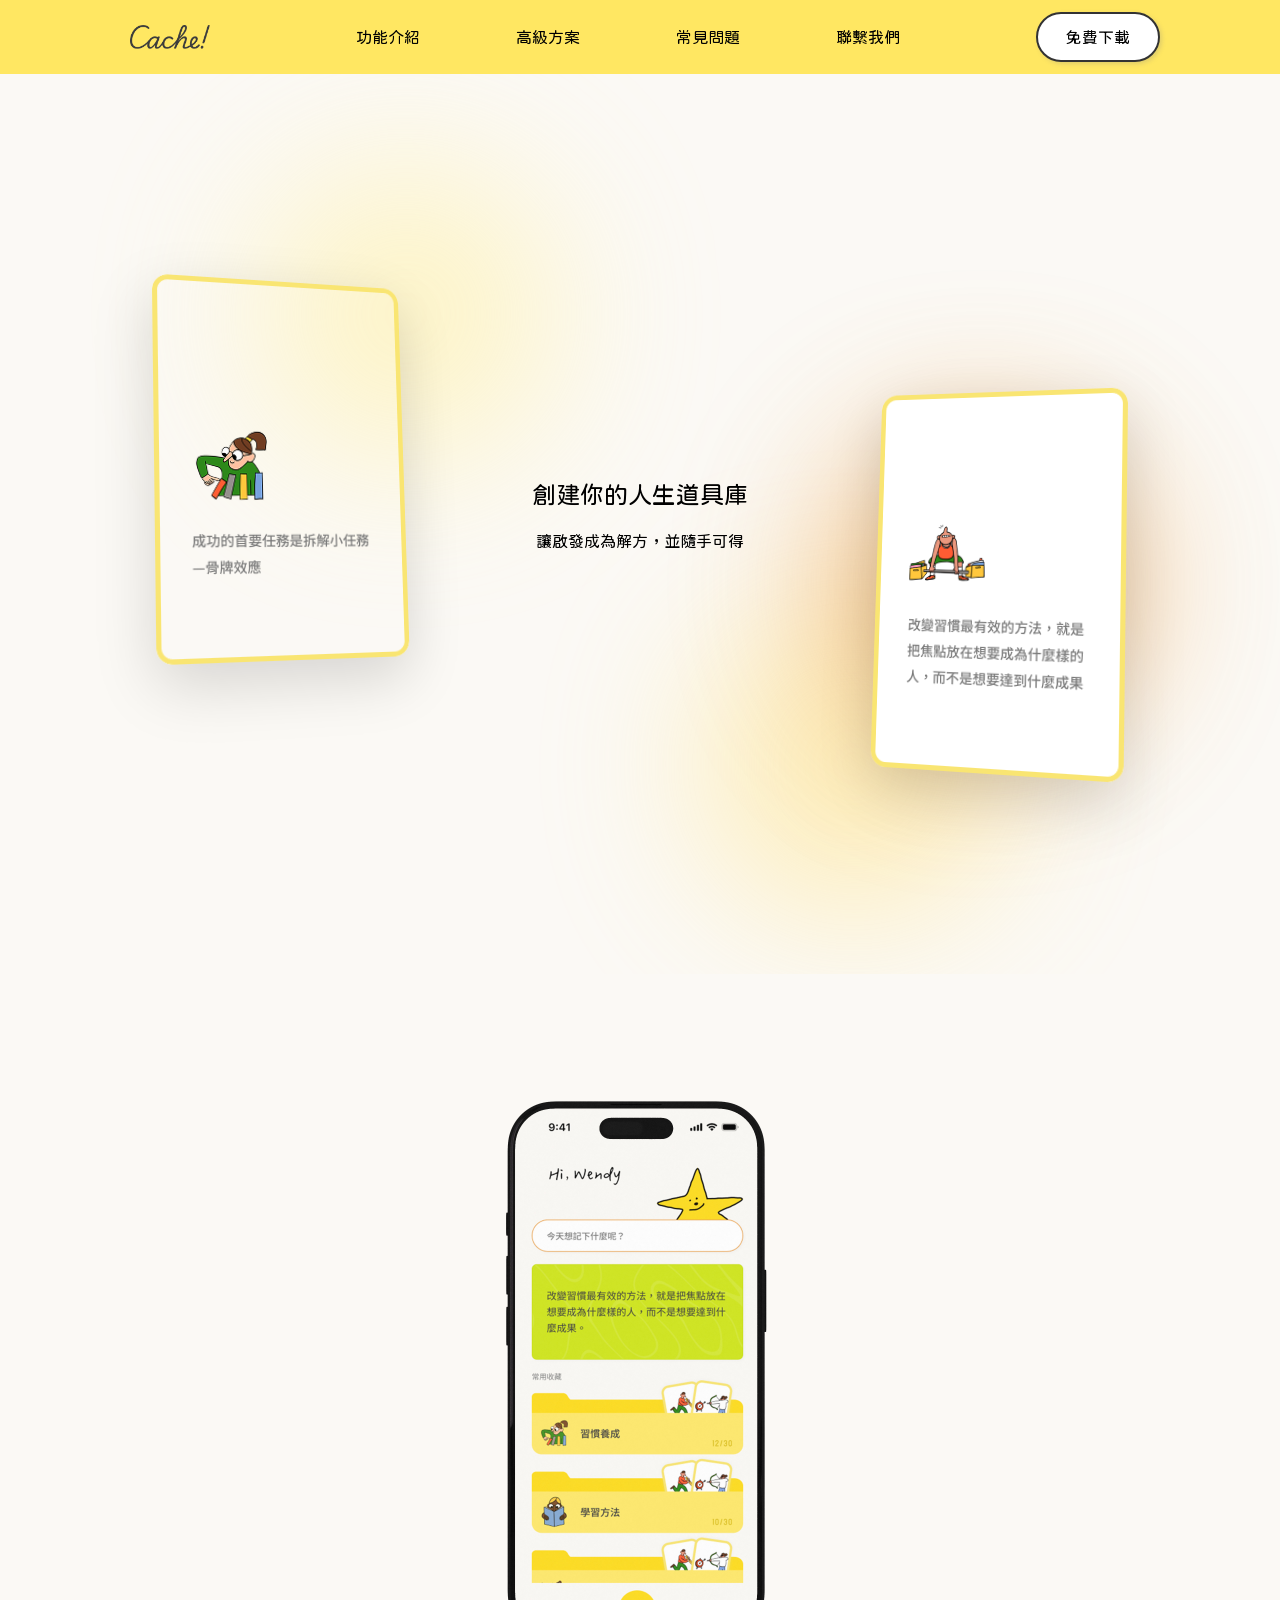
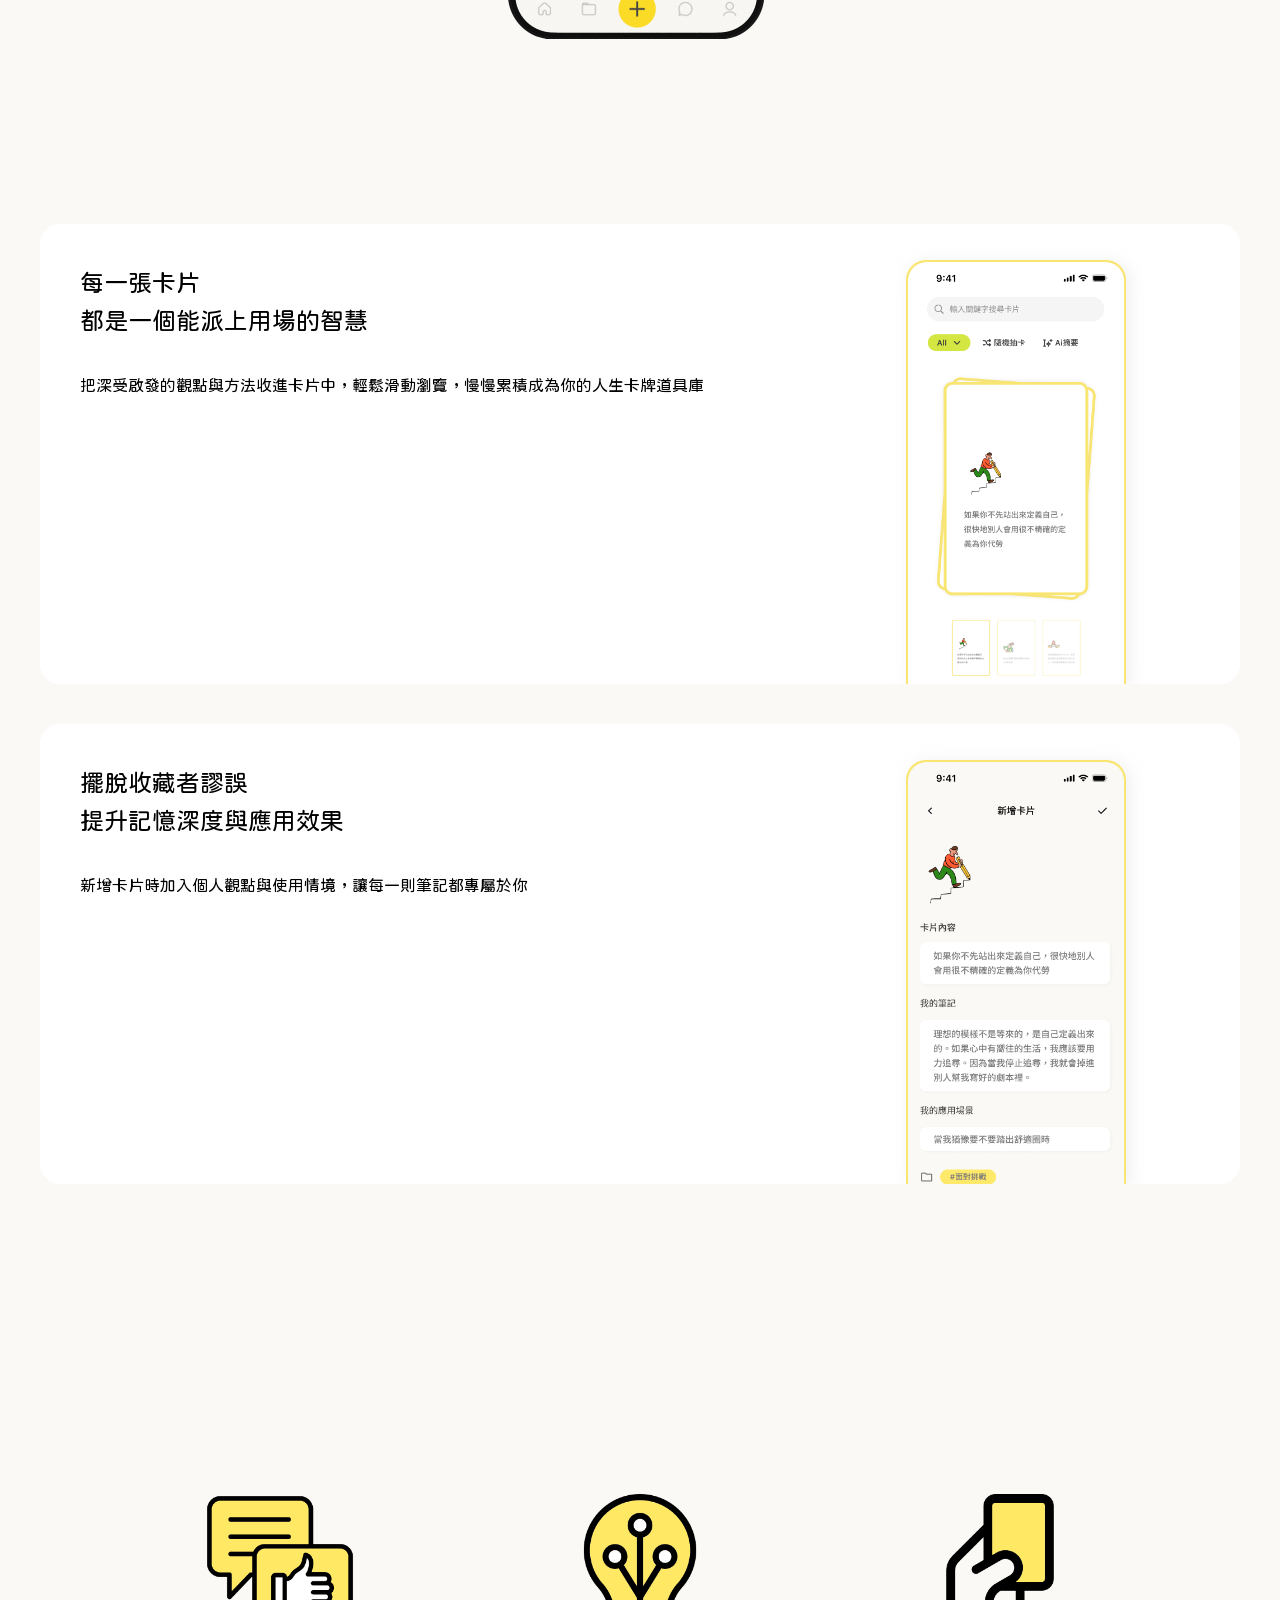
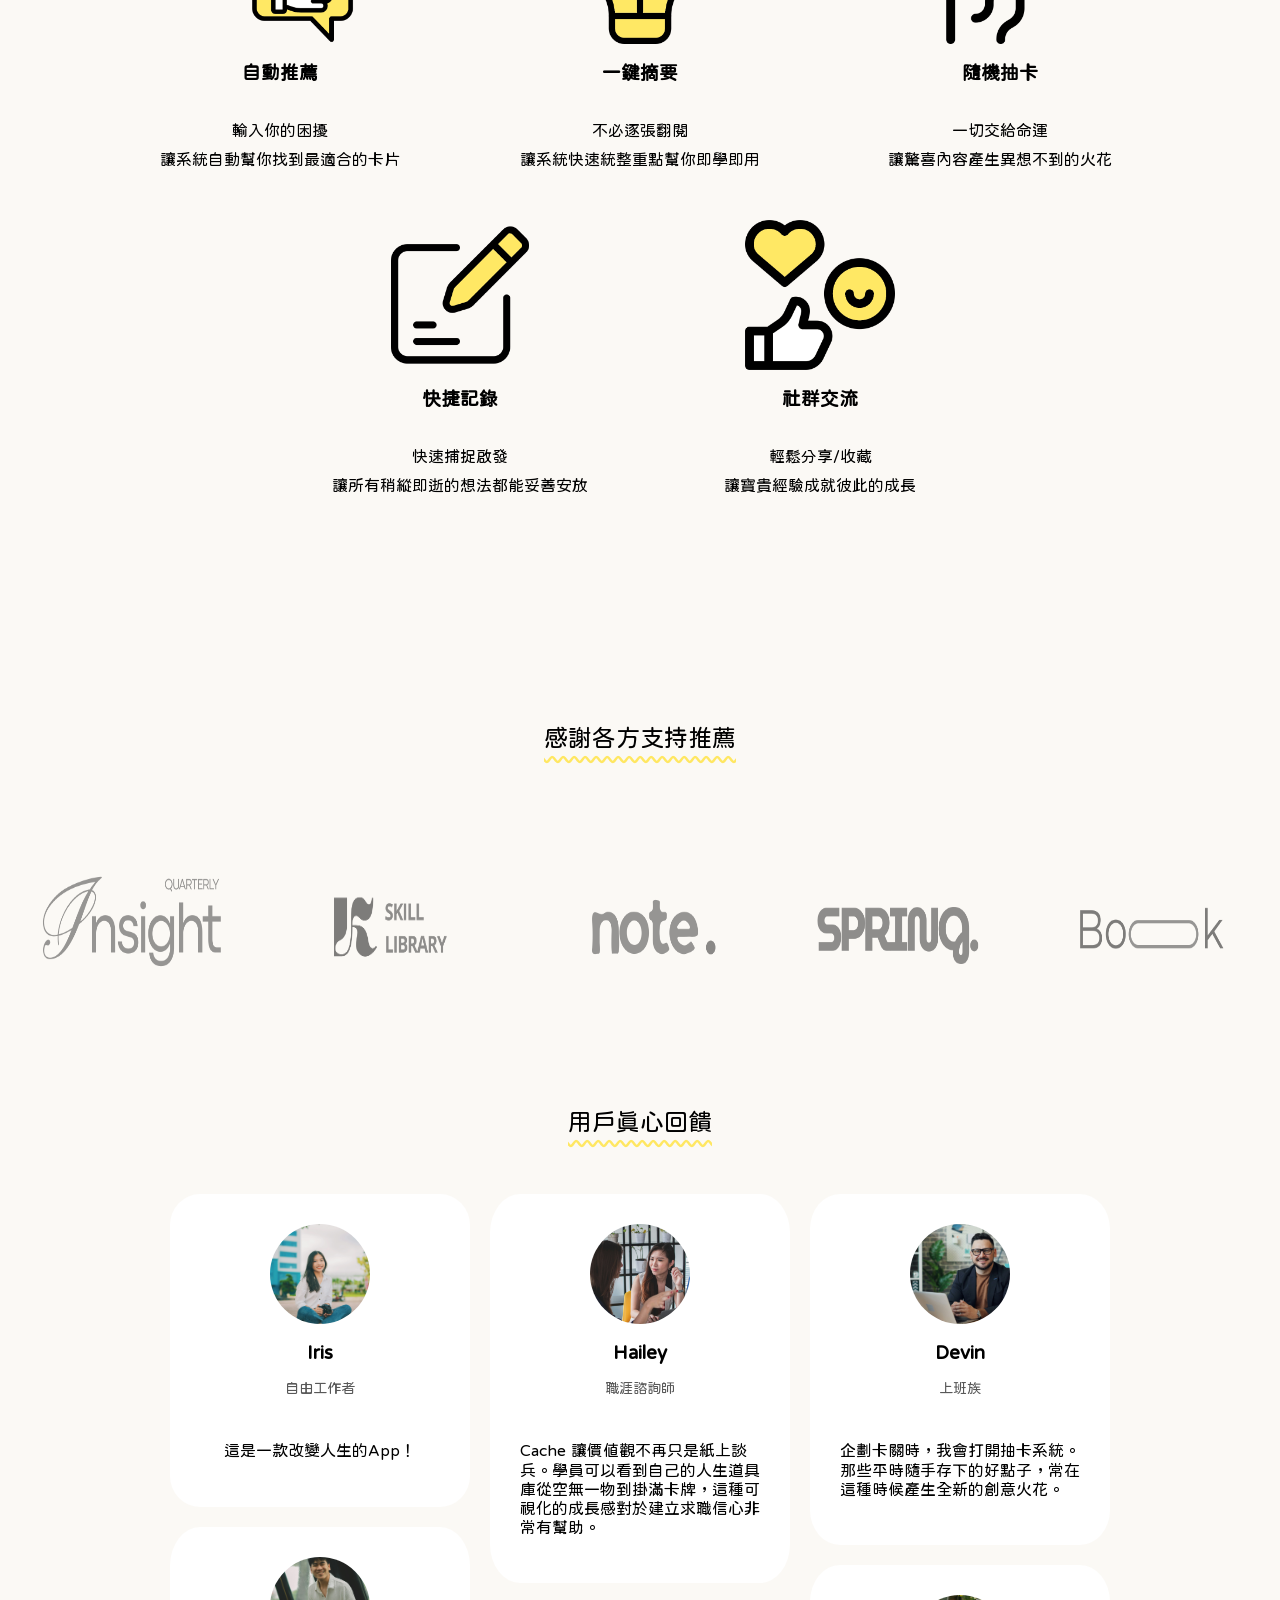
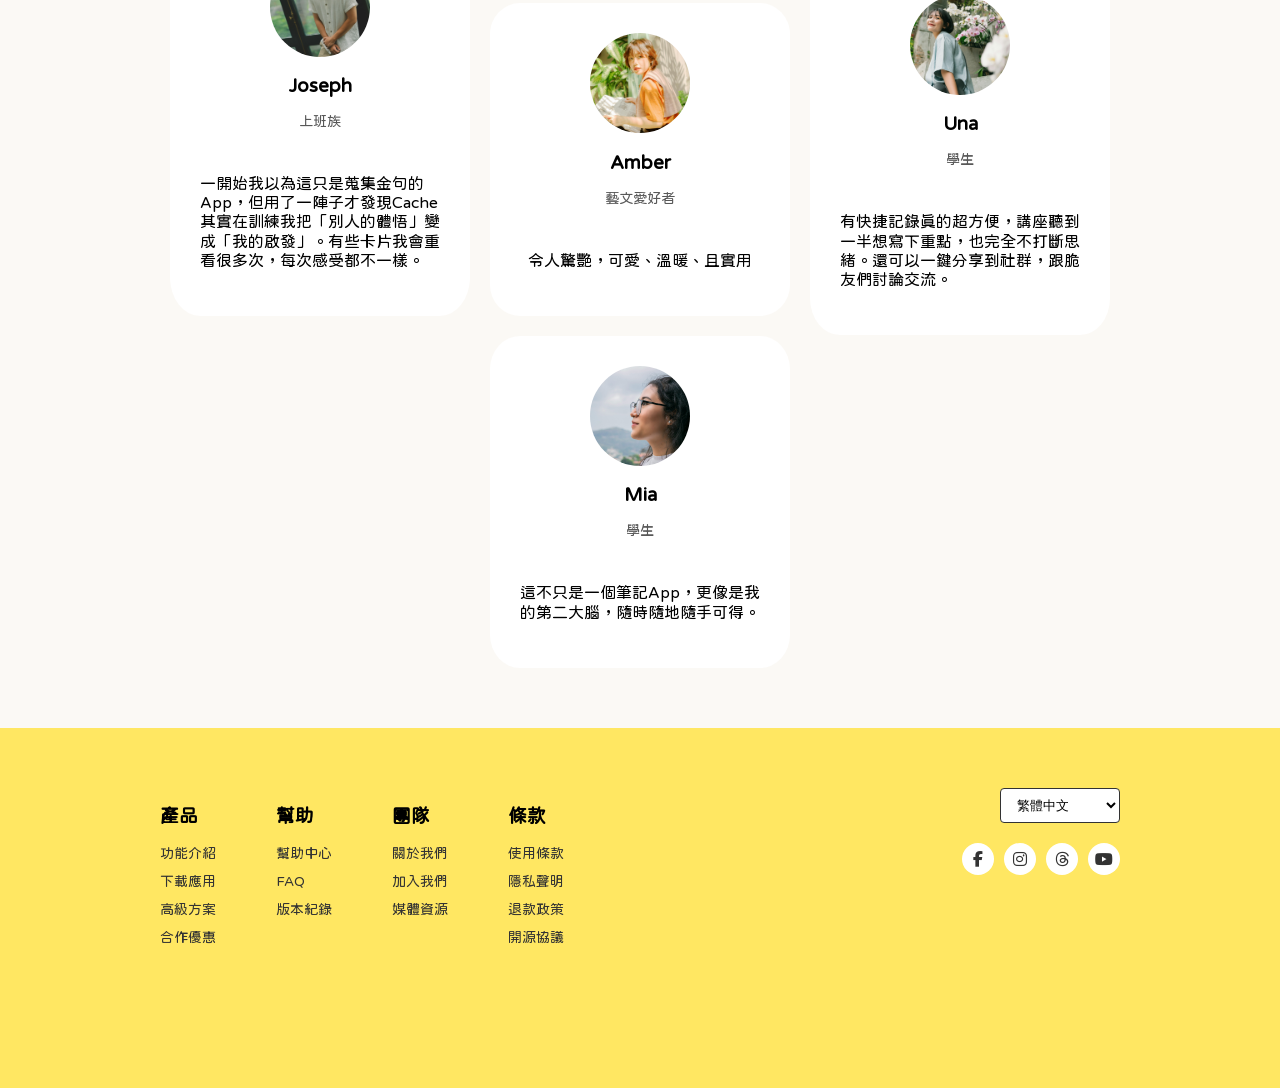
==== index.html @ a0e456a7 "更新HTML命名" ====
<!doctype html>
<html lang="zh-hant-TW">
  <head>
    <meta charset="UTF-8" />
    <meta name="viewport" content="width=device-width, initial-scale=1.0" />
    <title>Cache!｜創建你的人生道具庫</title>
    <link
      rel="stylesheet"
      href="https://cdnjs.cloudflare.com/ajax/libs/font-awesome/6.7.0/css/all.min.css"
    />
    <link rel="stylesheet" href="style/cacheweb.css" />

    <link rel="icon" href="images/favicon.ico" />
  </head>
  <body>
    <!-- Header  -->
    <header class="header">
      <div class="logo">
        <a href="cacheweb.html"
          ><img src="images/Logo.png" alt="Cache Logo-回首頁"
        /></a>
      </div>
      <input type="checkbox" id="menu-control" style="display: none;">
      <label for="menu-control" class="menu-icon">
        <i class="fa-solid fa-bars"></i>
      </label>
      <nav class="navbar">
        <ul>
          <li><a href="">功能介紹</a></li>
          <li><a href="">高級方案</a></li>
          <li><a href="">常見問題</a></li>
          <li><a href="">聯繫我們</a></li>
        </ul>
      </nav>
      <div class="download-btn">免費下載</div>
    </header>
    <!-- Hero -->
    <section class="hero">
      <div class="hero-content">
        <div class="hero-text">
          <h1>創建你的人生道具庫</h1>
          <p>讓啟發成為解方，並隨手可得</p>
        </div>
      </div>
      <div class="halo halo-1"></div>
      <div class="halo halo-2"></div>
      <div class="halo halo-3"></div>
      <div class="cards-container">
        <div class="card-3d left">
          <div class="card-inner">
            <img
              src="./images/left-card.png"
              alt="左側卡片"
              class="card-image"
            />
          </div>
        </div>
        <div class="card-3d right">
          <div class="card-inner">
            <img
              src="./images/right-card.png"
              alt="右側卡片"
              class="card-image"
            />
          </div>
        </div>
      </div>
    </section>
    <!-- Mockup -->
    <section class="Mockup">
      <div class="hero-img">
        <img src="./images/Mockup_02.png" alt="" />
      </div>
    </section>
    <!-- Function -->
    <section class="function">
      <div class="func-card">
        <div class="func-text">
          <h1>每一張卡片<br />都是一個能派上用場的智慧</h1>
          <p>
            把深受啟發的觀點與方法收進卡片中，輕鬆滑動瀏覽，慢慢累積成為你的人生卡牌道具庫
          </p>
        </div>
        <div class="func-img">
          <img src="./images/func-img01.png" alt="Mockup-File" />
        </div>
      </div>
      <div class="func-card">
        <div class="func-text">
          <h1>擺脫收藏者謬誤<br />提升記憶深度與應用效果</h1>
          <p>新增卡片時加入個人觀點與使用情境，讓每一則筆記都專屬於你</p>
        </div>
        <div class="func-img">
          <img src="./images/func-img02.png" alt="Mockup-File" />
        </div>
      </div>
    </section>
    <!-- Feature -->
    <section class="feature">
      <div class="feat-container">
        <div class="feat-item">
          <img src="./images/feature01.png" alt="" />
          <h3>自動推薦</h3>
          <p>輸入你的困擾<br />讓系統自動幫你找到最適合的卡片</p>
        </div>
        <div class="feat-item">
          <img src="./images/feature02.png" alt="" />
          <h3>一鍵摘要</h3>
          <p>不必逐張翻閱<br />讓系統快速統整重點幫你即學即用</p>
        </div>
        <div class="feat-item">
          <img src="./images/feature03.png" alt="" />
          <h3>隨機抽卡</h3>
          <p>一切交給命運<br />讓驚喜內容產生異想不到的火花</p>
        </div>
        <div class="feat-item">
          <img src="./images/feature04.png" alt="" />
          <h3>快捷記錄</h3>
          <p>快速捕捉啟發<br />讓所有稍縱即逝的想法都能妥善安放</p>
        </div>
        <div class="feat-item">
          <img src="./images/feature05.png" alt="" />
          <h3>社群交流</h3>
          <p>輕鬆分享/收藏<br />讓寶貴經驗成就彼此的成長</p>
        </div>
      </div>
    </section>
    <!-- Recommend -->
    <section class="recommend">
      <h1>感謝各方支持推薦</h1>
      <div class="logo-container">
        <a href=""
          ><img src="./images/partners-1.png" class="logo" alt="logo"
        /></a>
        <a href=""
          ><img src="./images/partners-2.png" class="logo" alt="logo"
        /></a>
        <a href=""
          ><img src="./images/partners-3.png" class="logo" alt="logo"
        /></a>
        <a href=""
          ><img src="./images/partners-4.png" class="logo" alt="logo"
        /></a>
        <a href=""
          ><img src="./images/partners-5.png" class="logo" alt="logo"
        /></a>
      </div>
    </section>
    <!-- Feedbacks -->
    <section class="feedbacks">
      <h1>用戶真心回饋</h1>
      <div class="feedback-container">
        <div class="feedback-row">
          <div class="feedback-card">
            <div class="card-info">
              <img class="user-photo" src="./images/user1.jpg" alt="" />
              <p class="Customers-Name">Iris</p>
              <p class="Customers-Jobs">自由工作者</p>
            </div>
            <div class="card-body">
              <p>這是一款改變人生的App！</p>
            </div>
          </div>
          <div class="feedback-card">
            <div class="card-info">
              <img class="user-photo" src="./images/user2.jpg" alt="" />
              <p class="Customers-Name">Joseph</p>
              <p class="Customers-Jobs">上班族</p>
            </div>
            <div class="card-body">
              <p>
                一開始我以為這只是蒐集金句的
                App，但用了一陣子才發現Cache其實在訓練我把「別人的體悟」變成「我的啟發」。有些卡片我會重看很多次，每次感受都不一樣。
              </p>
            </div>
          </div>
        </div>
        <div class="feedback-row">
          <div class="feedback-card">
            <div class="card-info">
              <img class="user-photo" src="./images/user3.jpg" alt="" />
              <p class="Customers-Name">Hailey</p>
              <p class="Customers-Jobs">職涯諮詢師</p>
            </div>
            <div class="card-body">
              <p>
                Cache
                讓價值觀不再只是紙上談兵。學員可以看到自己的人生道具庫從空無一物到掛滿卡牌，這種可視化的成長感對於建立求職信心非常有幫助。
              </p>
            </div>
          </div>
          <div class="feedback-card">
            <div class="card-info">
              <img class="user-photo" src="./images/user4.jpg" alt="" />
              <p class="Customers-Name">Amber</p>
              <p class="Customers-Jobs">藝文愛好者</p>
            </div>
            <div class="card-body">
              <p>令人驚艷，可愛、溫暖、且實用</p>
            </div>
          </div>
          <div class="feedback-card">
            <div class="card-info">
              <img class="user-photo" src="./images/user5.jpg" alt="" />
              <p class="Customers-Name">Mia</p>
              <p class="Customers-Jobs">學生</p>
            </div>
            <div class="card-body">
              <p>這不只是一個筆記App，更像是我的第二大腦，隨時隨地隨手可得。</p>
            </div>
          </div>
        </div>
        <div class="feedback-row">
          <div class="feedback-card">
            <div class="card-info">
              <img class="user-photo" src="./images/user6.jpg" alt="" />
              <p class="Customers-Name">Devin</p>
              <p class="Customers-Jobs">上班族</p>
            </div>
            <div class="card-body">
              <p>
                企劃卡關時，我會打開抽卡系統。那些平時隨手存下的好點子，常在這種時候產生全新的創意火花。
              </p>
            </div>
          </div>
          <div class="feedback-card">
            <div class="card-info">
              <img class="user-photo" src="./images/user7.jpg" alt="" />
              <p class="Customers-Name">Una</p>
              <p class="Customers-Jobs">學生</p>
            </div>
            <div class="card-body">
              <p>
                有快捷記錄真的超方便，講座聽到一半想寫下重點，也完全不打斷思緒。還可以一鍵分享到社群，跟脆友們討論交流。
              </p>
            </div>
          </div>
        </div>
      </div>
    </section>
    <!-- CTA -->
    <section class="cta"></section>
    <!-- Footer -->
    <footer class="footer">
      <div class="footer-container">
        <div class="footer-links">
          <div class="footer-column">
            <h3>產品</h3>
            <ul>
              <li><a href="#">功能介紹</a></li>
              <li><a href="#">下載應用</a></li>
              <li><a href="#">高級方案</a></li>
              <li><a href="#">合作優惠</a></li>
            </ul>
          </div>
          <div class="footer-column">
            <h3>幫助</h3>
            <ul>
              <li><a href="#">幫助中心</a></li>
              <li><a href="#">FAQ</a></li>
              <li><a href="#">版本紀錄</a></li>
            </ul>
          </div>
          <div class="footer-column">
            <h3>團隊</h3>
            <ul>
              <li><a href="#">關於我們</a></li>
              <li><a href="#">加入我們</a></li>
              <li><a href="#">媒體資源</a></li>
            </ul>
          </div>
          <div class="footer-column">
            <h3>條款</h3>
            <ul>
              <li><a href="#">使用條款</a></li>
              <li><a href="#">隱私聲明</a></li>
              <li><a href="#">退款政策</a></li>
              <li><a href="#">開源協議</a></li>
            </ul>
          </div>
        </div>

        <div class="footer-actions">
          <select>
            <option>繁體中文</option>
            <option>English</option>
            <option>日本語</option>
          </select>
          <div class="social-icons">
            <a href="#" class="icon Facebook-icon"
              ><i class="fa-brands fa-facebook-f"></i
            ></a>
            <a href="#" class="icon Instagram-icon"
              ><i class="fa-brands fa-instagram"></i
            ></a>
            <a href="#" class="icon Threads-icon"
              ><i class="fa-brands fa-threads"></i
            ></a>
            <a href="#" class="icon YouTube-icon"
              ><i class="fa-brands fa-youtube"></i
            ></a>
          </div>
        </div>
      </div>
    </footer>
  </body>
</html>
---- style/cacheweb.css ----
/* Reset */
*,
*::before,
*::after {
  box-sizing: border-box;
}

button {
  border: none;
  background: none;
}

ul,
ol {
  list-style: none;
}

img {
  max-width: 100%;
  display: block;
}

h1,
h2 {
  font-weight: normal;
  margin: 0;
}

/* Global Styles */
@font-face {
  font-family: "jf-openhuninn";
  src: url(../fonts/jf-openhuninn-2.1.ttf) format("truetype");
  font-weight: normal;
  font-style: normal;
  font-display: swap;
}

body {
  background-color: rgb(255, 255, 255);
  margin: 0px;
  font-size: 16px;
  font-family: "jf-openhuninn";
}

/* Header */
.header {
  background-color: #ffe762;
  display: flex;
  justify-content: space-between;
  padding: 12px 120px;
}

.logo {
  width: 100px;
  height: 50px;
  padding: 10px;
  display: flex;
  justify-content: center;
  align-items: center;
}

.navbar ul {
  margin: 0;
  padding: 0;
  display: flex;
}

.navbar ul > li {
  width: 160px;
  height: 50px;
}

.navbar ul > li > a {
  width: 100%;
  height: 100%;
  display: flex;
  align-items: center;
  justify-content: center;
  text-decoration: none;
  font-size: 16px;
  color: #000000;
}

.download-btn {
  display: flex;
  justify-content: center;
  align-items: center;
  padding: 12px 28px;
  border: solid 2px #333333;
  border-radius: 36px;
  background-color: rgb(255, 255, 255);
  box-shadow: 2px 2px 4px 0 rgba(130, 130, 130, 0.25);
  font-size: 16px;
}
.menu-icon {
  display: none;
}

/* Hero */
.hero {
  position: relative;
  height: 100vh;
  overflow: hidden;
  display: flex;
  justify-content: center;
  align-items: center;
  background: #fbf9f5;
}

.hero-content {
  text-align: center;
  z-index: 10;
  display: flex;
  flex-direction: column;
  gap: 40px;
}

.hero-content img {
  /* width: 800px; */
  height: auto;
  margin: auto;
}

.hero-text {
  display: flex;
  flex-direction: column;
  gap: 10px;
}

.halo {
  position: absolute;
  width: 300px;
  height: 300px;
  border-radius: 50%;
  filter: blur(80px);
  opacity: 0.6;
  transition: all 5s cubic-bezier(0.25, 1, 0.5, 1);
  z-index: 1;
}

.halo-1 {
  background: #fff1a8;
  top: 10%;
  left: 20%;
}
.halo-2 {
  background: #ffe58f;
  top: 60%;
  left: 55%;
}
.halo-3 {
  background: #e99432;
  top: 40%;
  left: 65%;
}

.hero-content:hover ~ .halo {
  margin: 0;
  top: 50%;
  left: 50%;
  transform: translate(-50%, -50%) scale(0.7);
  opacity: 0.8;
}

.cards-container {
  position: absolute;
  top: 0;
  left: 0;
  width: 100%;
  height: 100%;
  display: flex;
  justify-content: space-between;
  align-items: center;
  padding: 0 12%;
  pointer-events: none;
  z-index: 5;
}

.card-3d {
  pointer-events: all;
  width: auto;
  height: auto;
  perspective: 1000px;
  cursor: pointer;
}

.card-inner {
  width: auto;
  height: auto;
  position: relative;
  transform-style: preserve-3d;
  transition: transform 0.6s cubic-bezier(0.4, 0, 0.2, 1);
}

.card-3d.right .card-inner {
  transform: translateY(56px) rotateY(-15deg) rotateX(5deg);
}

.card-3d.left .card-inner {
  transform: translateY(-56px) rotateY(15deg) rotateX(5deg);
}

.card-image {
  width: auto;
  height: auto;
  max-width: 100%;
  object-fit: contain;
  display: block;
  box-shadow: 0 20px 60px rgba(0, 0, 0, 0.15);
  border-radius: 16px;
}

.card-3d.right:hover .card-inner {
  transform: translateY(56px) rotateY(0deg) rotateX(0deg) translateZ(20px);
}

.card-3d.left:hover .card-inner {
  transform: translateY(-56px) rotateY(0deg) rotateX(0deg) translateZ(20px);
}
/* Mockup */
.Mockup {
  background: #fbf9f5;
}
.hero-img {
  width: 1000px;
  margin: auto;
}
/* Function */
.function {
  padding: 100px 0;
  background: #fbf9f5;
  display: flex;
  flex-direction: column;
  align-items: center;
  gap: 40px;
}
.func-card {
  max-width: 1200px;
  width: 100%;
  height: 460px;
  background-color: #ffffff;
  border-radius: 20px;
  padding: 0;
  display: flex;
}

.func-img {
  height: 100%;
  display: flex;
  justify-content: center;
  align-items: flex-start;
  padding-top: 36px;
  overflow: hidden;
  flex: 2;
}

.func-img img {
  max-width: 100%;
  max-height: 100%;
  object-fit: contain;
  filter: drop-shadow(4px 2px 8px rgba(224, 224, 224, 0.5));
}

.func-text {
  display: flex;
  flex-direction: column;
  gap: 20px;
  padding: 40px;
  flex: 3;
}

.func-text h1 {
  line-height: 160%;
}

/* Feature */
.feature {
  padding: 160px 0;
  background: #fbf9f5;
}

.feat-container {
  width: 95%;
  max-width: 1200px;
  display: flex;
  justify-content: center;
  flex-wrap: wrap;
  gap: 30px;
  padding: 50px;
  margin: auto;
}
.feat-item {
  width: 30%;
  display: flex;
  flex-direction: column;
  justify-content: center;
  align-items: center;
  text-align: center;
}

.feat-item p {
  line-height: 180%;
}

.feat-item img {
  width: 100%;
  max-width: 150px;
}

/* Recommend */
.recommend {
  background: #fbf9f5;
  text-align: center;
}

.recommend h1 {
  text-decoration: underline wavy #ffe762;
  text-underline-offset: 10px;
}

.logo-container {
  display: flex;
  justify-content: space-around;
  align-items: center;
  flex-wrap: nowrap;
}

.logo-container img {
  height: 360px;
  width: auto;
  flex-shrink: 0;
  opacity: 0.5;
  transition: 0.3s;
}

.logo-container img:hover {
  opacity: 1;
}

/* Feebacks */
.feedbacks {
  background: #fbf9f5;
  text-align: center;
}

.feedbacks h1 {
  text-decoration: underline wavy #ffe762;
  text-underline-offset: 10px;
}

.feedback-container {
  display: flex;
  gap: 20px;
  justify-content: center;
  padding: 60px;
}
.feedback-row {
  display: flex;
  flex-direction: column;
  gap: 20px;
}
.feedback-card {
  width: 300px;
  background-color: rgb(255, 255, 255);
  display: flex;
  flex-direction: column;
  align-items: center;
  justify-content: center;
  border-radius: 10%;
  padding: 30px;
  gap: 20px;
}
.user-photo {
  width: 100px;
  height: 100px;
  border-radius: 50%;
  object-fit: cover;
}
.Customers-Name {
  font-weight: bold;
  font-size: 1.2rem;
  text-align: center;
}

.Customers-Jobs {
  color: #585858;
  font-size: 0.9rem;
  margin-bottom: 10px;
  text-align: center;
}
.card-body p {
  line-height: 120%;
  text-align: start;
}

/* Footer */
.footer {
  width: 100%;
  height: 360px;
  background-color: #ffe762;
}

.footer-column ul {
  list-style: none;
  padding: 0;
  margin: 0;
}

.footer-column li {
  margin-bottom: 12px;
}

.footer-column a {
  text-decoration: none;
  color: #333333;
  font-size: 14px;
}

.footer-column a:hover {
  color: #6e6e6e;
}

.footer-container {
  display: flex;
  justify-content: space-between;
  max-width: 1000px;
  padding: 60px 20px;
  margin: 0 auto;
  gap: 60px;
}

.footer-links {
  display: flex;
  gap: 60px;
}

.footer-actions {
  display: flex;
  flex-direction: column;
  align-items: flex-end;
  justify-content: flex-start;
  gap: 20px;
}

.footer-actions select {
  padding: 8px 12px;
  border-radius: 4px;
  border: 1px solid #333333;
  background-color: white;
  width: 120px;
}

.social-icons {
  display: flex;
  gap: 10px;
}

.icon {
  width: 32px;
  height: 32px;
  border-radius: 50%;
  background-color: #ffffff;
  display: flex;
  justify-content: center;
  align-items: center;
  text-decoration: none;
  color: #333333;
  transition: transform 0.2s;
}

.icon:hover {
  transform: scale(1.1);
}

/* 手機版 */
@media screen and (max-width: 500px) {
  /* Header 手機 */
  .header {
    padding: 20px;
  }

  .navbar {
    display: none;
  }

  .menu-icon {
    display: flex;
    font-size: 24px;
    cursor: pointer;
    align-items: center;
  }

#menu-control:checked ~ .navbar {
  right: 0;
}

.navbar {
  position: fixed;
  top: 0;
  right: -100%;
  width: 100%;
  height: 100vh;
  background-color: #ffe762;
  z-index: 999;
  transition: 0.5s;
  display: block; 
}


#menu-control:checked + .menu-icon {
  position: fixed;
  top: 20px;
  right: 20px;
  z-index: 1000;
}


  
  .download-btn {
    display: none;
  }

  .logo {
    width: 60px;
    padding: 0;
  }
  /* Hero */
.hero {
    height: auto;
    padding: 100px 20px 60px 20px;
    display: flex;
    flex-direction: column;
    justify-content: flex-start;
  }

  .hero-text h1 {
    font-size: 28px;
  }

  .cards-container {
    position: relative;
    width: 100%;
    height: auto;
    padding: 40px 0;
    order: 2;
    justify-content: space-around;
  }

  .card-3d {
    width: 50%;
  }

  .card-3d.left .card-inner, .card-3d.right .card-inner {
    transform: rotateY(0deg) rotateX(0deg) translateY(0);
  }

  .halo {
    z-index: 0; 
    width: 150px;
    height: 150px;
    filter: blur(40px);
    opacity: 0.3;
  }

  .halo-1 { top: 0%; left: -10%; }
  .halo-2 { top: 50%; left: 80%; }
  .halo-3 { top: 80%; left: -20%; }

  .cards-container {
    z-index: 10;
    position: relative; 
  }

  /* Function 手機 */
  .function {
    padding: 40px 0px;
  }
  .func-card {
    flex-direction: column;
    height: auto;
    width: 80%;
    margin: 0 auto;
  }

  .func-img,
  .func-text {
    width: 100%;
    flex: none;
    padding-top: 0;
  }

  .func-img img {
    width: 32%;
    margin: 0 auto;
  }
  .func-text {
    padding: 24px;
  }
  .func-text h1 {
    font-size: 20px;
  }

  .func-text p {
    font-size: 0.75rem;
    line-height: 160%;
  }

  /* Features 手機 */

  .feature {
    padding: 10px;
  }
  .feat-container {
    display: flex;
    justify-content: center;
    flex-wrap: wrap;
    gap: 12px;
    padding: 20px;
    margin: 0;
  }

  .feat-item {
    width: 45%;
    background: #ffffff;
    border-radius: 12px;
    padding: 15px;
    margin-bottom: 0;
  }
    .feat-item img {
    width: 40px;
  }
    .feat-item h3 {
    font-size: 14px; 
    margin-bottom: 5px;
  }

  .feat-item p {
    font-size: 12px; 
    line-height: 1.4;
  }

  /* Recommend */
  .recommend {
    padding: 60px 0;
  }
  .logo-container {
    flex-wrap: wrap;
    overflow-x: auto;
    -webkit-overflow-scrolling: touch;
    justify-content: center;
    align-items: center;
    padding-top: 20px;
  }

  .logo-container a {
    width: 100px;
    height: 60px;
    overflow: hidden;
    display: flex;
    justify-content: center;
  }

  .logo-container img {
    width: 100%;
    height: 100%;
    object-fit: cover;
    opacity: 1;
  }

  .recommend h1 {
    font-size: 20px;
  }

  /* Feedback */
  .feedback-container {
    flex-wrap: nowrap;
    overflow-x: auto;
    justify-content: flex-start;
  }

  .feedback-row {
    display: flex;
    flex-direction: row;
    flex-shrink: 0;
  }

  .feedback-card {
    width: 280px;
    flex-shrink: 0;
    margin-right: 15px;
  }

  .footer-container {
    max-width: 500px;
  }

  .feedbacks h1 {
    font-size: 20px;
  }
  /* Footer */
  .footer {
    height: auto;
    padding: 40px 20px;
  }

  .footer-container {
    flex-direction: column;
    gap: 40px;
    align-items: flex-start;
  }

  .footer-links {
    flex-wrap: wrap;
    gap: 60px;
  }

  .footer-column {
    width: 20%;
  }

  .footer-actions {
    align-items: flex-start;
    width: 100%;
  }
  /* Mockup 暫時關閉 */
  .Mockup {
    display: none;
  }
}
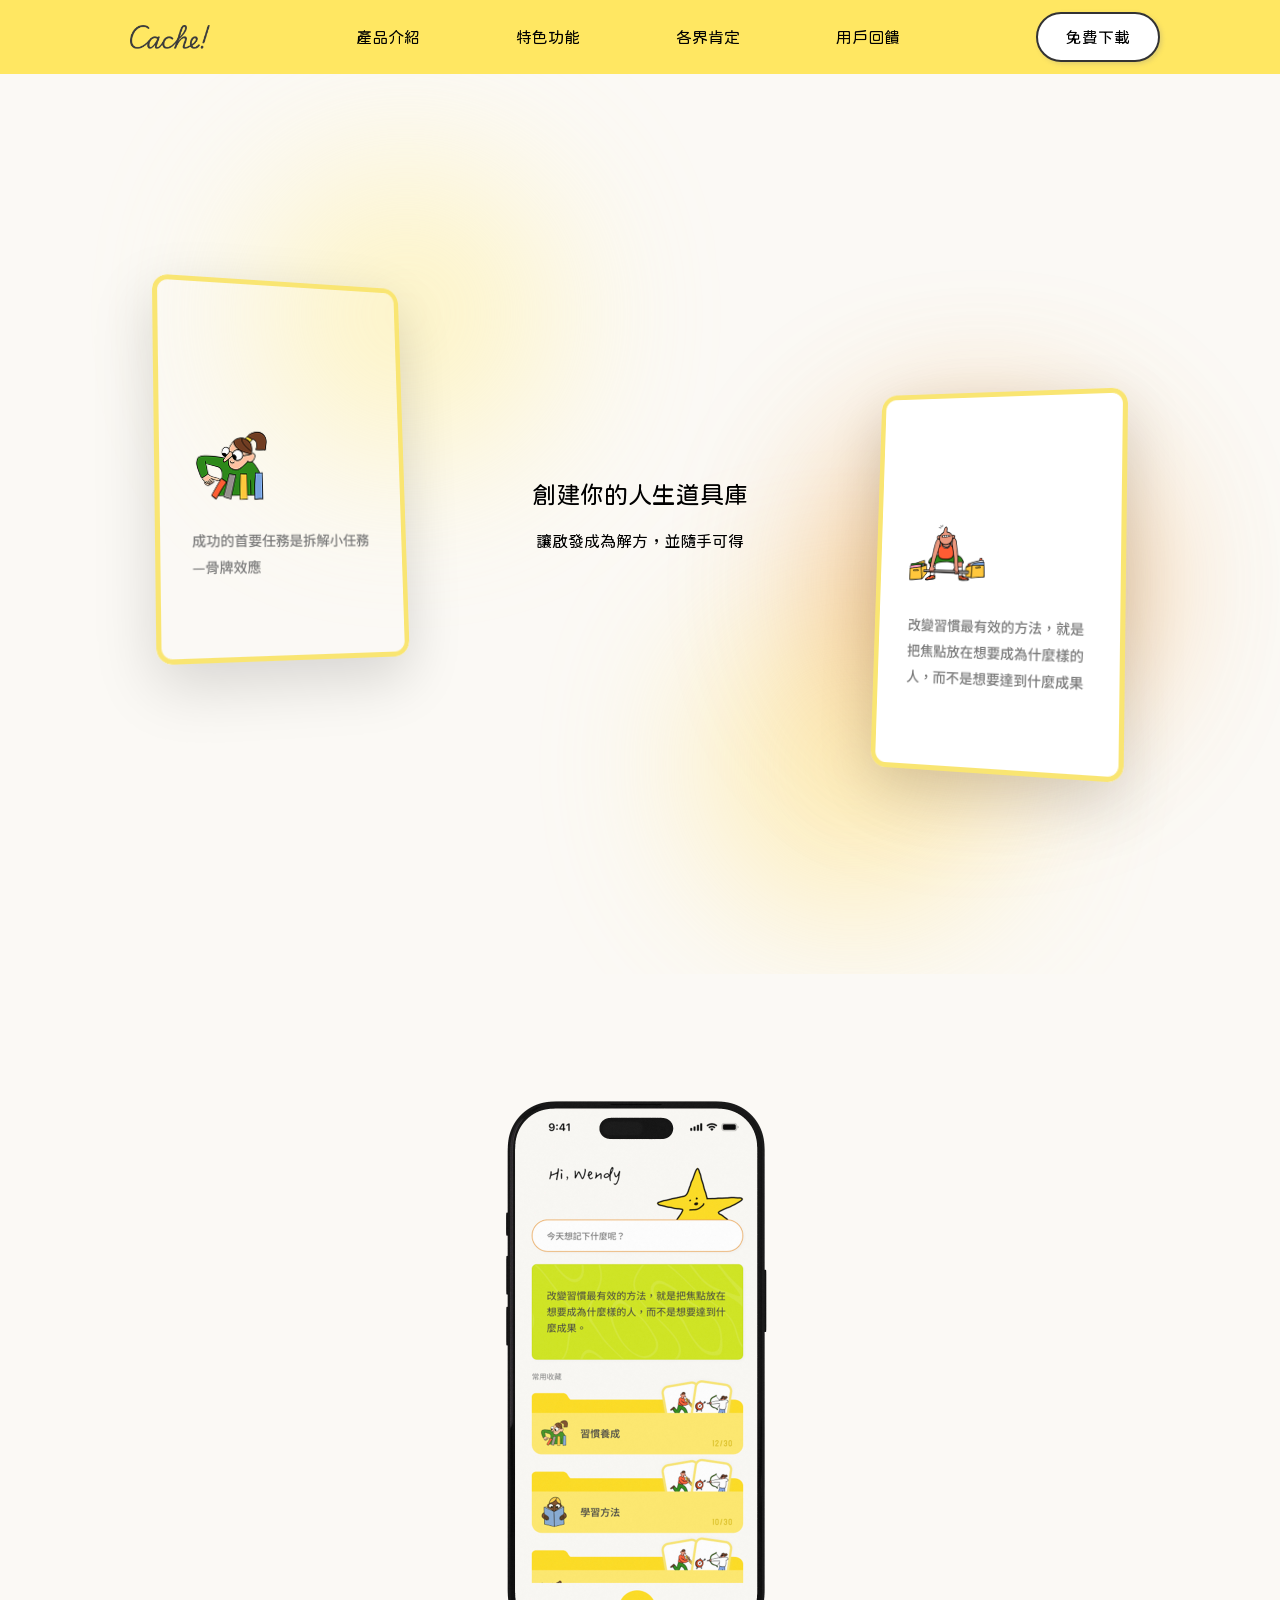
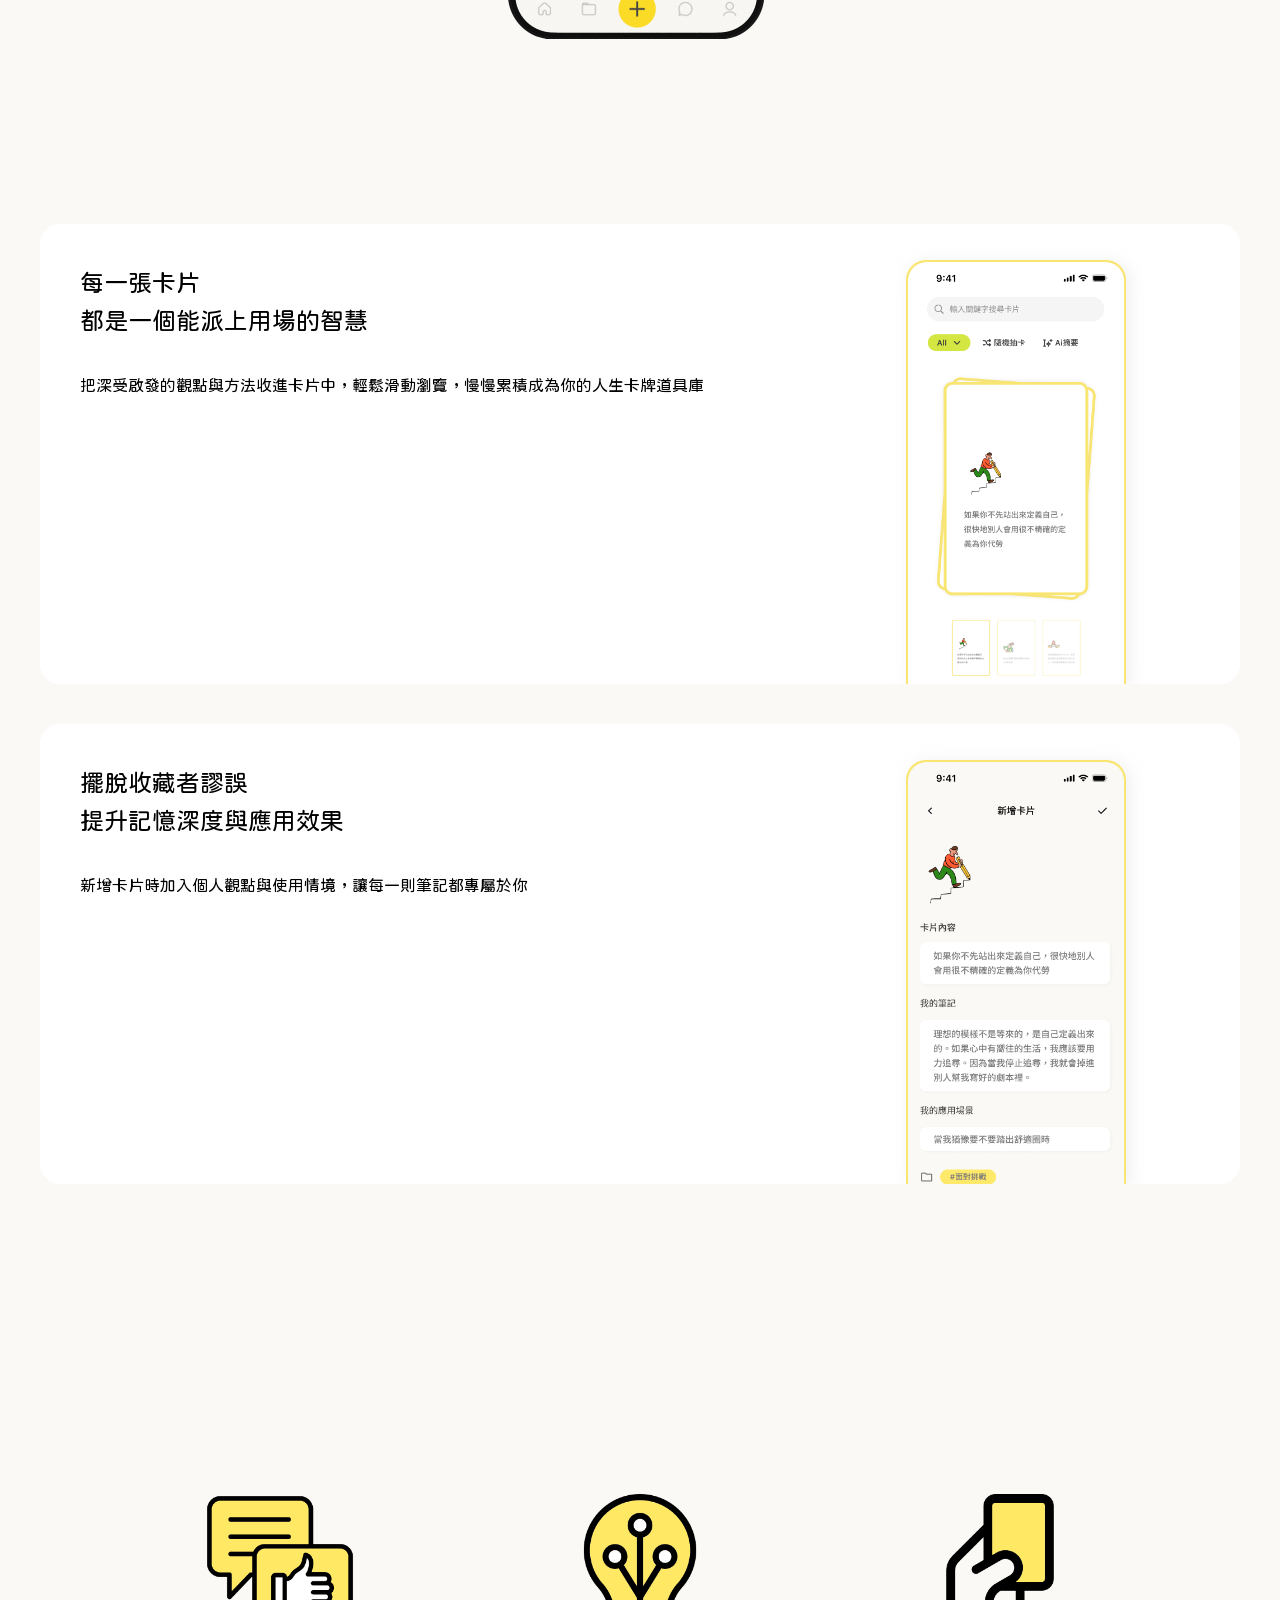
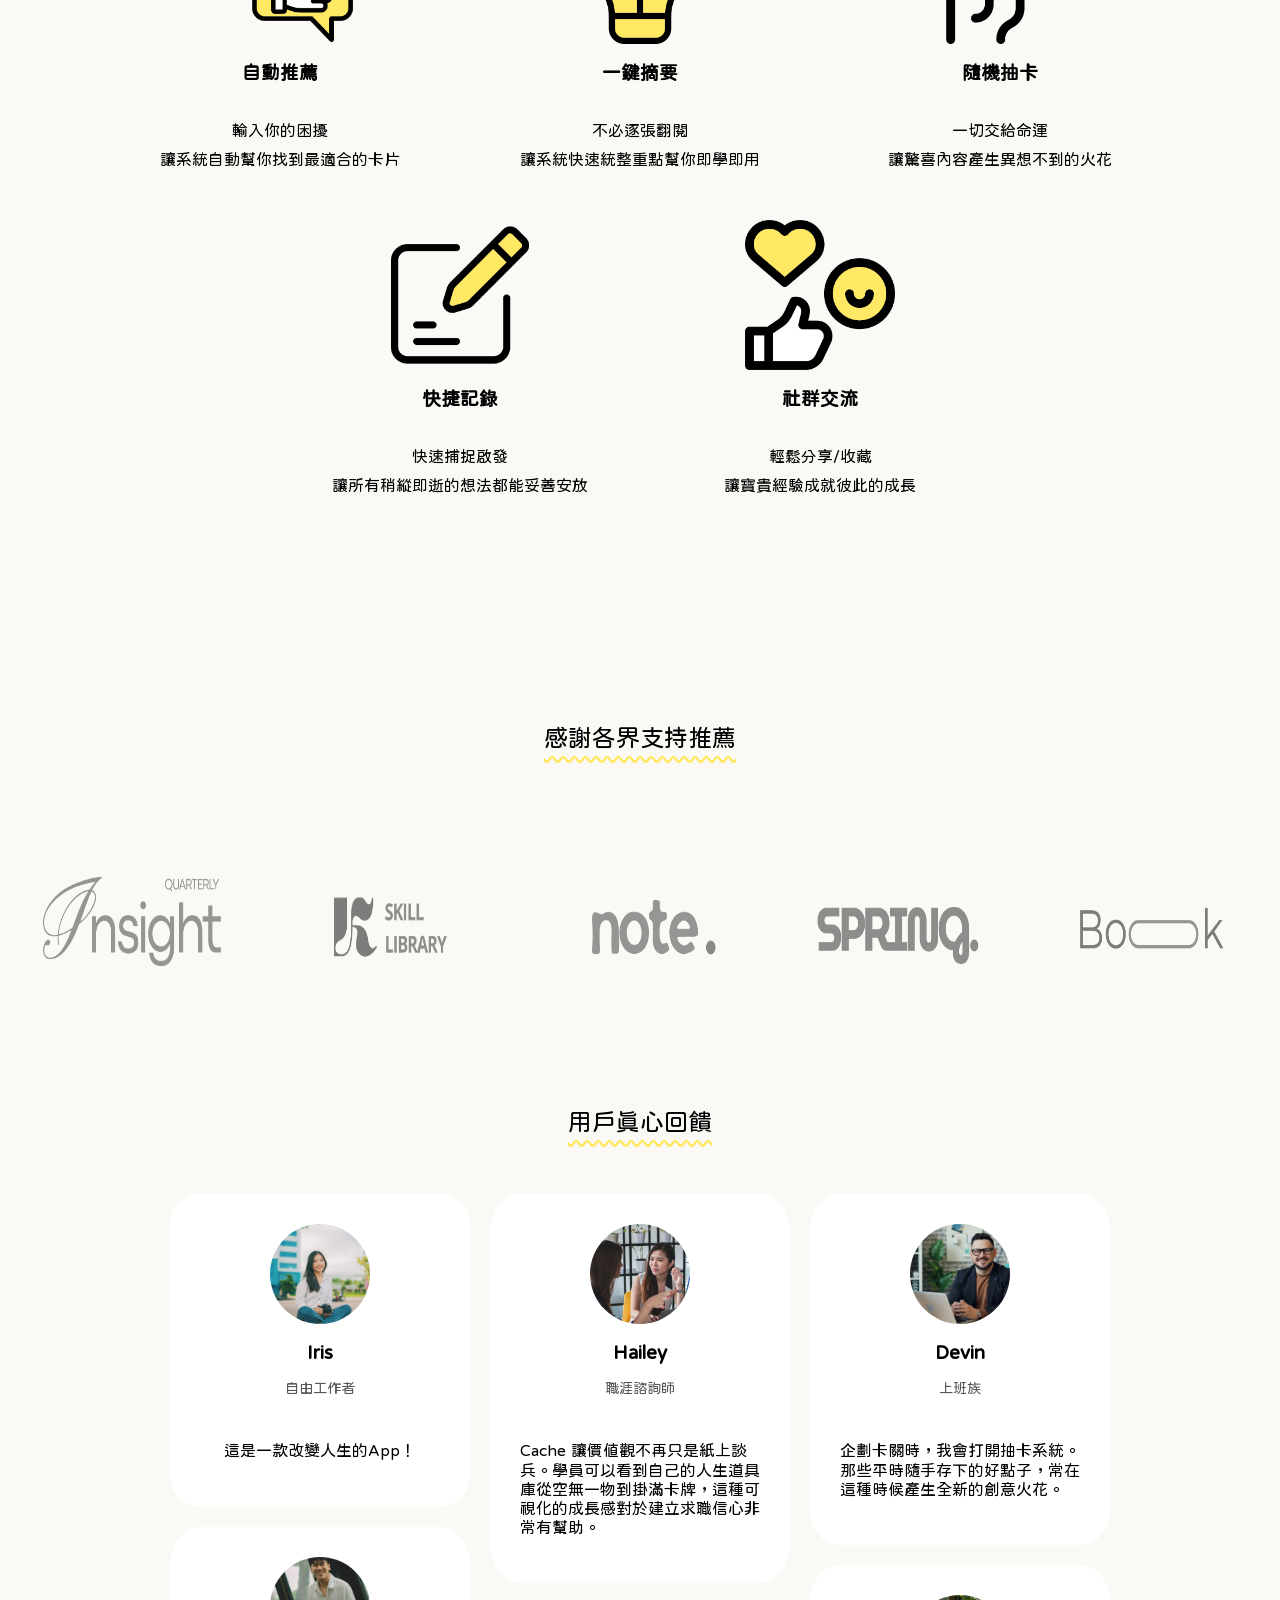
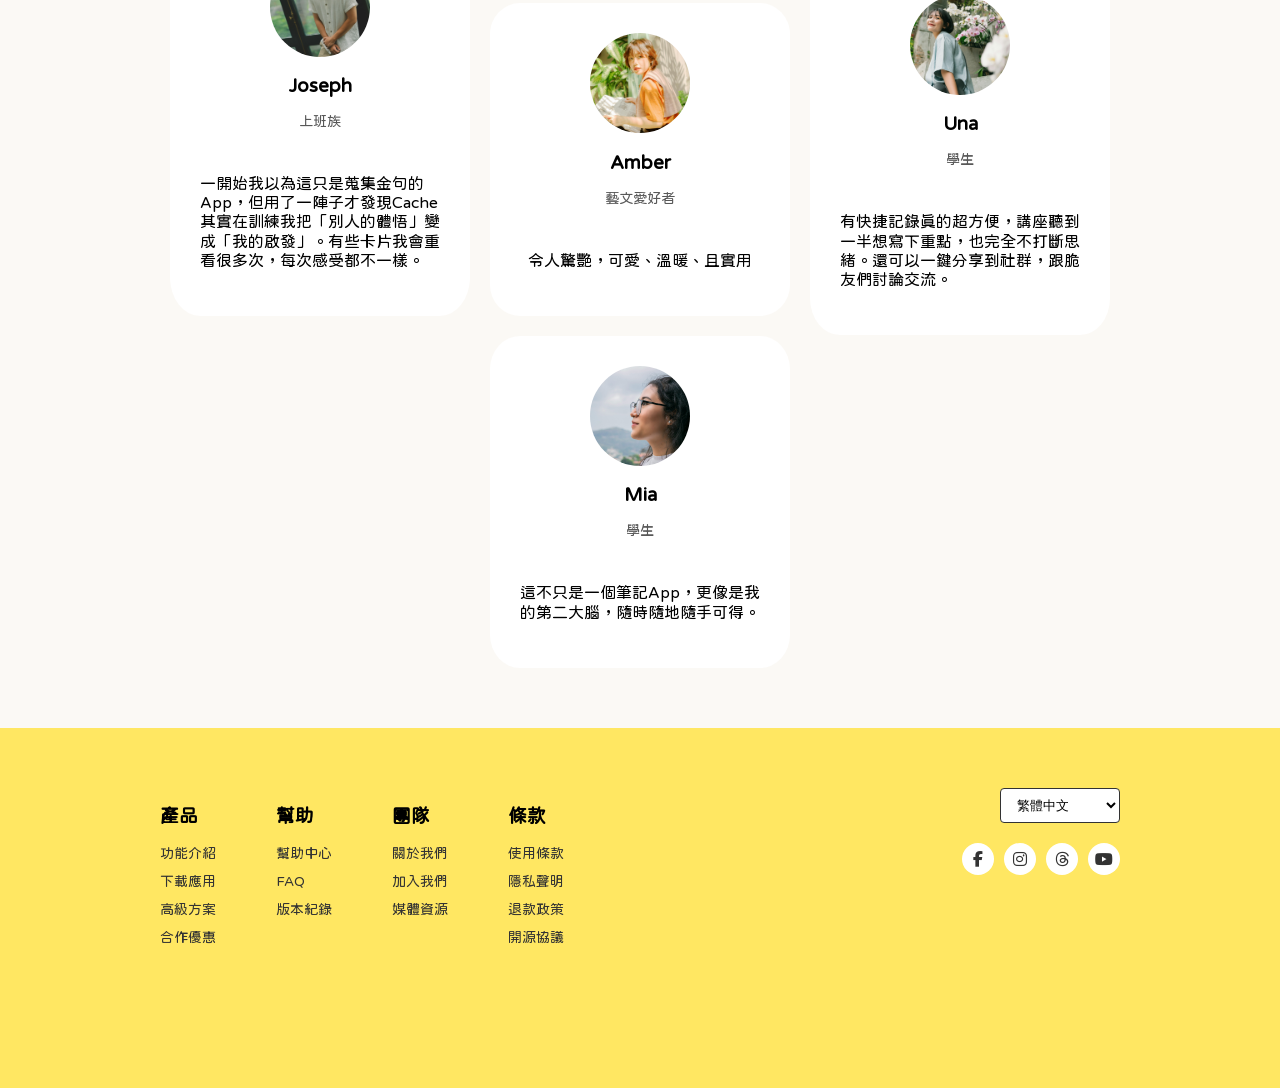
==== commit a917e2fa: "手機Menu調整、新增Nav連結" ====
--- a/index.html
+++ b/index.html
@@ -16,26 +16,29 @@
     <!-- Header  -->
     <header class="header">
       <div class="logo">
-        <a href="cacheweb.html"
+        <a href="index.html"
           ><img src="images/Logo.png" alt="Cache Logo-回首頁"
         /></a>
       </div>
-      <input type="checkbox" id="menu-control" style="display: none;">
+      <input type="checkbox" id="menu-control" style="display: none" />
       <label for="menu-control" class="menu-icon">
         <i class="fa-solid fa-bars"></i>
       </label>
+      <label for="menu-control" class="close-icon">
+        <i class="fa-solid fa-xmark"></i>
+      </label>
       <nav class="navbar">
         <ul>
-          <li><a href="">功能介紹</a></li>
-          <li><a href="">高級方案</a></li>
-          <li><a href="">常見問題</a></li>
-          <li><a href="">聯繫我們</a></li>
+          <li><a href="#function">產品介紹</a></li>
+          <li><a href="#feature">特色功能</a></li>
+          <li><a href="#recommend">各界肯定</a></li>
+          <li><a href="#feedbacks">用戶回饋</a></li>
         </ul>
       </nav>
       <div class="download-btn">免費下載</div>
     </header>
     <!-- Hero -->
-    <section class="hero">
+    <section class="hero" >
       <div class="hero-content">
         <div class="hero-text">
           <h1>創建你的人生道具庫</h1>
@@ -73,7 +76,7 @@
       </div>
     </section>
     <!-- Function -->
-    <section class="function">
+    <section class="function" id="function">
       <div class="func-card">
         <div class="func-text">
           <h1>每一張卡片<br />都是一個能派上用場的智慧</h1>
@@ -96,7 +99,7 @@
       </div>
     </section>
     <!-- Feature -->
-    <section class="feature">
+    <section class="feature" id="feature">
       <div class="feat-container">
         <div class="feat-item">
           <img src="./images/feature01.png" alt="" />
@@ -126,8 +129,8 @@
       </div>
     </section>
     <!-- Recommend -->
-    <section class="recommend">
-      <h1>感謝各方支持推薦</h1>
+    <section class="recommend" id="recommend">
+      <h1>感謝各界支持推薦</h1>
       <div class="logo-container">
         <a href=""
           ><img src="./images/partners-1.png" class="logo" alt="logo"
@@ -147,7 +150,7 @@
       </div>
     </section>
     <!-- Feedbacks -->
-    <section class="feedbacks">
+    <section class="feedbacks" id="feedbacks">
       <h1>用戶真心回饋</h1>
       <div class="feedback-container">
         <div class="feedback-row">
--- a/style/cacheweb.css
+++ b/style/cacheweb.css
@@ -95,6 +95,10 @@
 .menu-icon {
   display: none;
 }
+
+  .close-icon {
+    display: none;
+  }
 
 /* Hero */
 .hero {
@@ -172,7 +176,6 @@
   justify-content: space-between;
   align-items: center;
   padding: 0 12%;
-  pointer-events: none;
   z-index: 5;
 }
 
@@ -477,99 +480,154 @@
   /* Header 手機 */
   .header {
     padding: 20px;
-  }
-
-  .navbar {
-    display: none;
-  }
-
-  .menu-icon {
-    display: flex;
-    font-size: 24px;
-    cursor: pointer;
+    display: flex;
+    justify-content: space-between;
     align-items: center;
   }
 
-#menu-control:checked ~ .navbar {
-  right: 0;
-}
-
-.navbar {
-  position: fixed;
-  top: 0;
-  right: -100%;
-  width: 100%;
-  height: 100vh;
-  background-color: #ffe762;
-  z-index: 999;
-  transition: 0.5s;
-  display: block; 
-}
-
-
-#menu-control:checked + .menu-icon {
-  position: fixed;
-  top: 20px;
-  right: 20px;
-  z-index: 1000;
-}
-
-
-  
   .download-btn {
     display: none;
   }
-
   .logo {
     width: 60px;
     padding: 0;
   }
+
+  .menu-icon {
+    display: flex;
+    font-size: 24px;
+    cursor: pointer;
+  }
+
+  .close-icon {
+    display: none;
+    position: fixed;
+    top: 20px;
+    right: 20px;
+    font-size: 32px;
+    cursor: pointer;
+    z-index: 1001;
+  }
+
+  #menu-control:checked ~ .navbar {
+    right: 0;
+  }
+
+  #menu-control:checked ~ .close-icon {
+    display: flex;
+  }
+
+  #menu-control:checked ~ .menu-icon {
+    display: none;
+  }
+
+  .navbar {
+    position: fixed;
+    top: 0;
+    right: -100%;
+    width: 100%;
+    height: 100vh;
+    background-color: #ffe762;
+    z-index: 999;
+    transition: 0.5s;
+    display: flex;
+    justify-content: center;
+    align-items: center;
+  }
+
+  .navbar ul {
+    display: flex;
+    flex-direction: column;
+    align-items: center;
+    padding: 0;
+    width: 80%;
+
+  }
+
+  .navbar ul > li {
+    border-bottom: solid 1px rgba(0,0,0,0.1);
+    text-align: center;
+    width: 100%;
+  }
+
+  .navbar ul > li > a {
+    display: block;
+    font-size: 20px;
+    padding: 20px 0;
+    color: #333333;
+  }
+
   /* Hero */
-.hero {
+  .hero {
     height: auto;
-    padding: 100px 20px 60px 20px;
-    display: flex;
+    min-height: 80vh;
+    padding-top: 120px;
     flex-direction: column;
-    justify-content: flex-start;
-  }
-
+    text-align: center;
+  }
+
+  .hero-content {
+    gap: 20px;
+    margin-bottom: 40px;
+  }
+  
   .hero-text h1 {
     font-size: 28px;
   }
 
   .cards-container {
     position: relative;
-    width: 100%;
-    height: auto;
-    padding: 40px 0;
-    order: 2;
-    justify-content: space-around;
-  }
-
-  .card-3d {
-    width: 50%;
-  }
-
-  .card-3d.left .card-inner, .card-3d.right .card-inner {
-    transform: rotateY(0deg) rotateX(0deg) translateY(0);
+    height: 350px;
+    padding: 0;
+    display: flex;
+    justify-content: center;
+    align-items: center;
+  }
+
+.card-3d {
+    position: absolute;
+    width: 200px;
+  }
+
+  .card-3d.left {
+    left: 15%;
+    transform: rotate(-10deg) translateY(20px);
+    z-index: 5;
+  }
+
+  .card-3d.right {
+    right: 15%;
+    transform: rotate(10deg) translateY(120px);
+    z-index: 6;
+  }
+
+  .card-3d.left .card-inner,
+  .card-3d.right .card-inner {
+    transform: none !important;
   }
 
   .halo {
-    z-index: 0; 
+    z-index: 0;
     width: 150px;
     height: 150px;
     filter: blur(40px);
     opacity: 0.3;
   }
 
-  .halo-1 { top: 0%; left: -10%; }
-  .halo-2 { top: 50%; left: 80%; }
-  .halo-3 { top: 80%; left: -20%; }
-
-  .cards-container {
-    z-index: 10;
-    position: relative; 
-  }
+  .halo-1 {
+    top: 0%;
+    left: -10%;
+  }
+  .halo-2 {
+    top: 50%;
+    left: 80%;
+  }
+  .halo-3 {
+    top: 80%;
+    left: -20%;
+  }
+
+
 
   /* Function 手機 */
   .function {
@@ -626,16 +684,16 @@
     padding: 15px;
     margin-bottom: 0;
   }
-    .feat-item img {
+  .feat-item img {
     width: 40px;
   }
-    .feat-item h3 {
-    font-size: 14px; 
+  .feat-item h3 {
+    font-size: 14px;
     margin-bottom: 5px;
   }
 
   .feat-item p {
-    font-size: 12px; 
+    font-size: 12px;
     line-height: 1.4;
   }
 
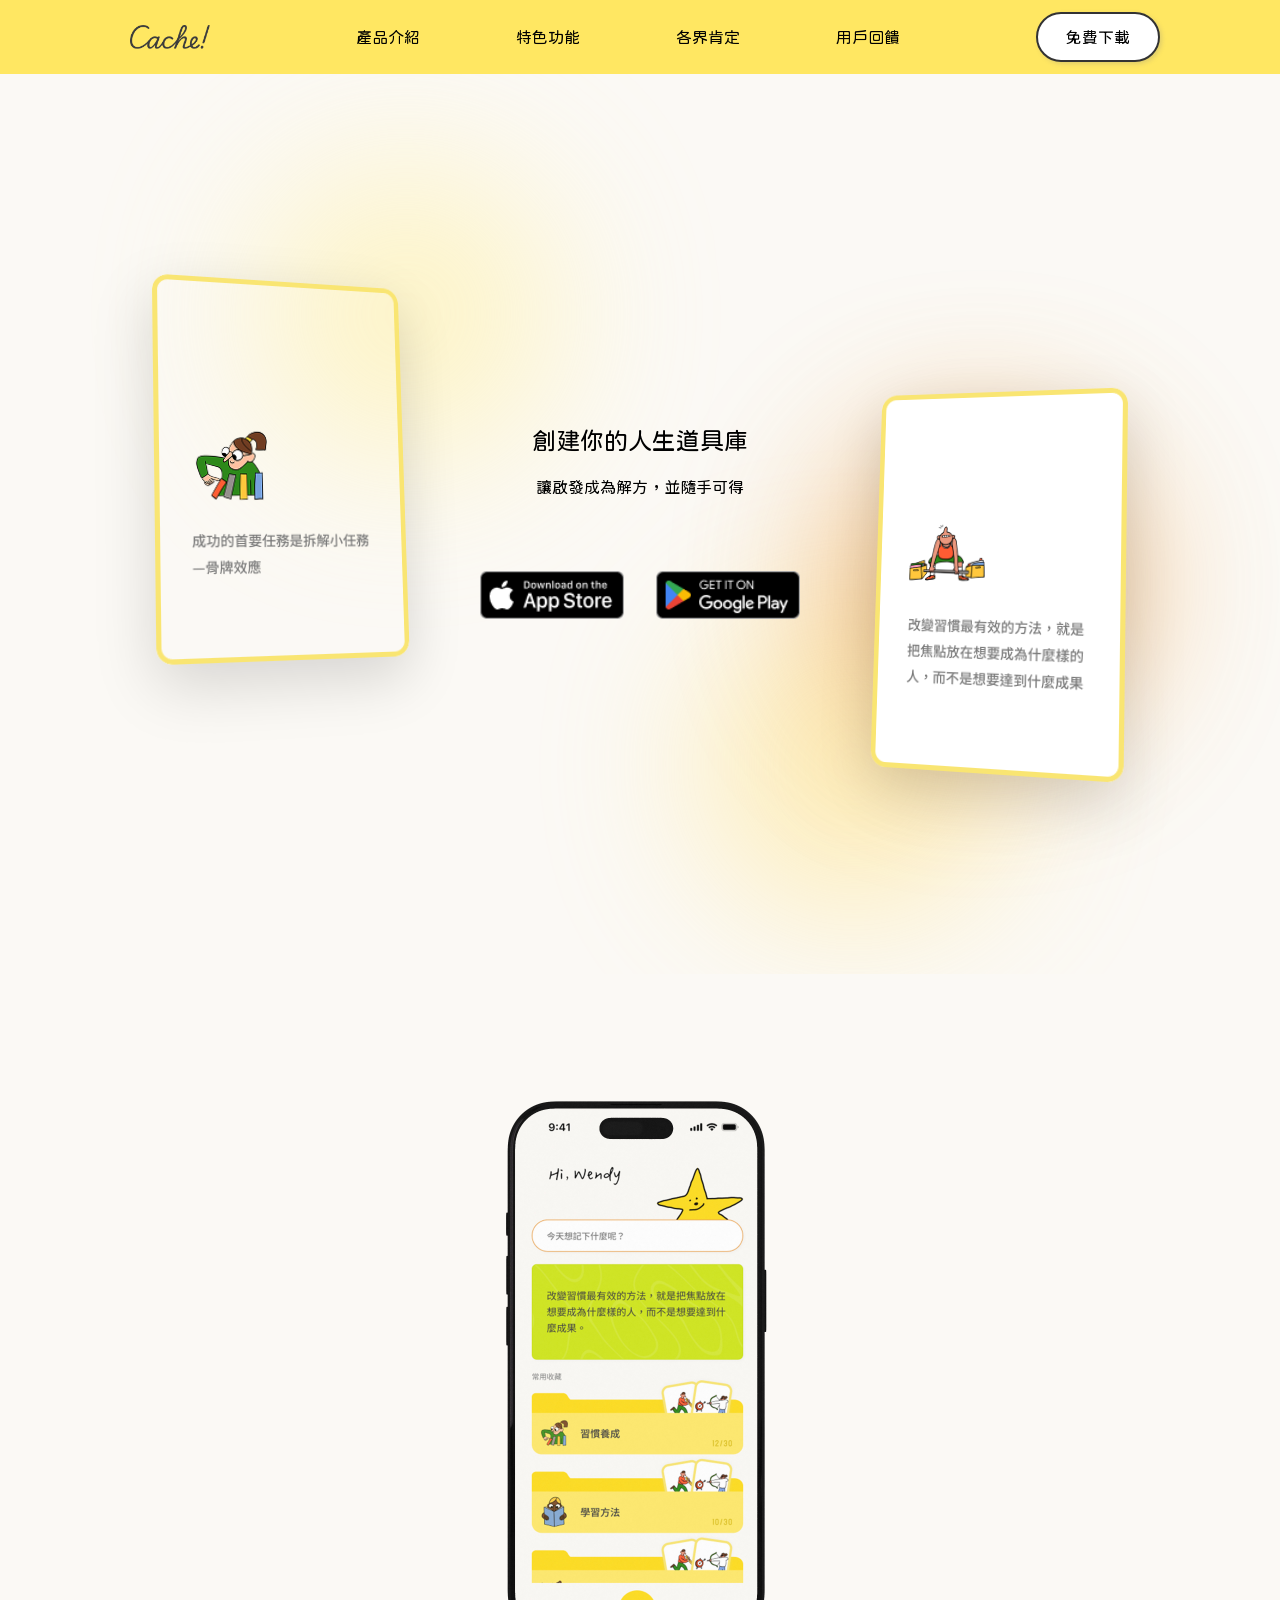
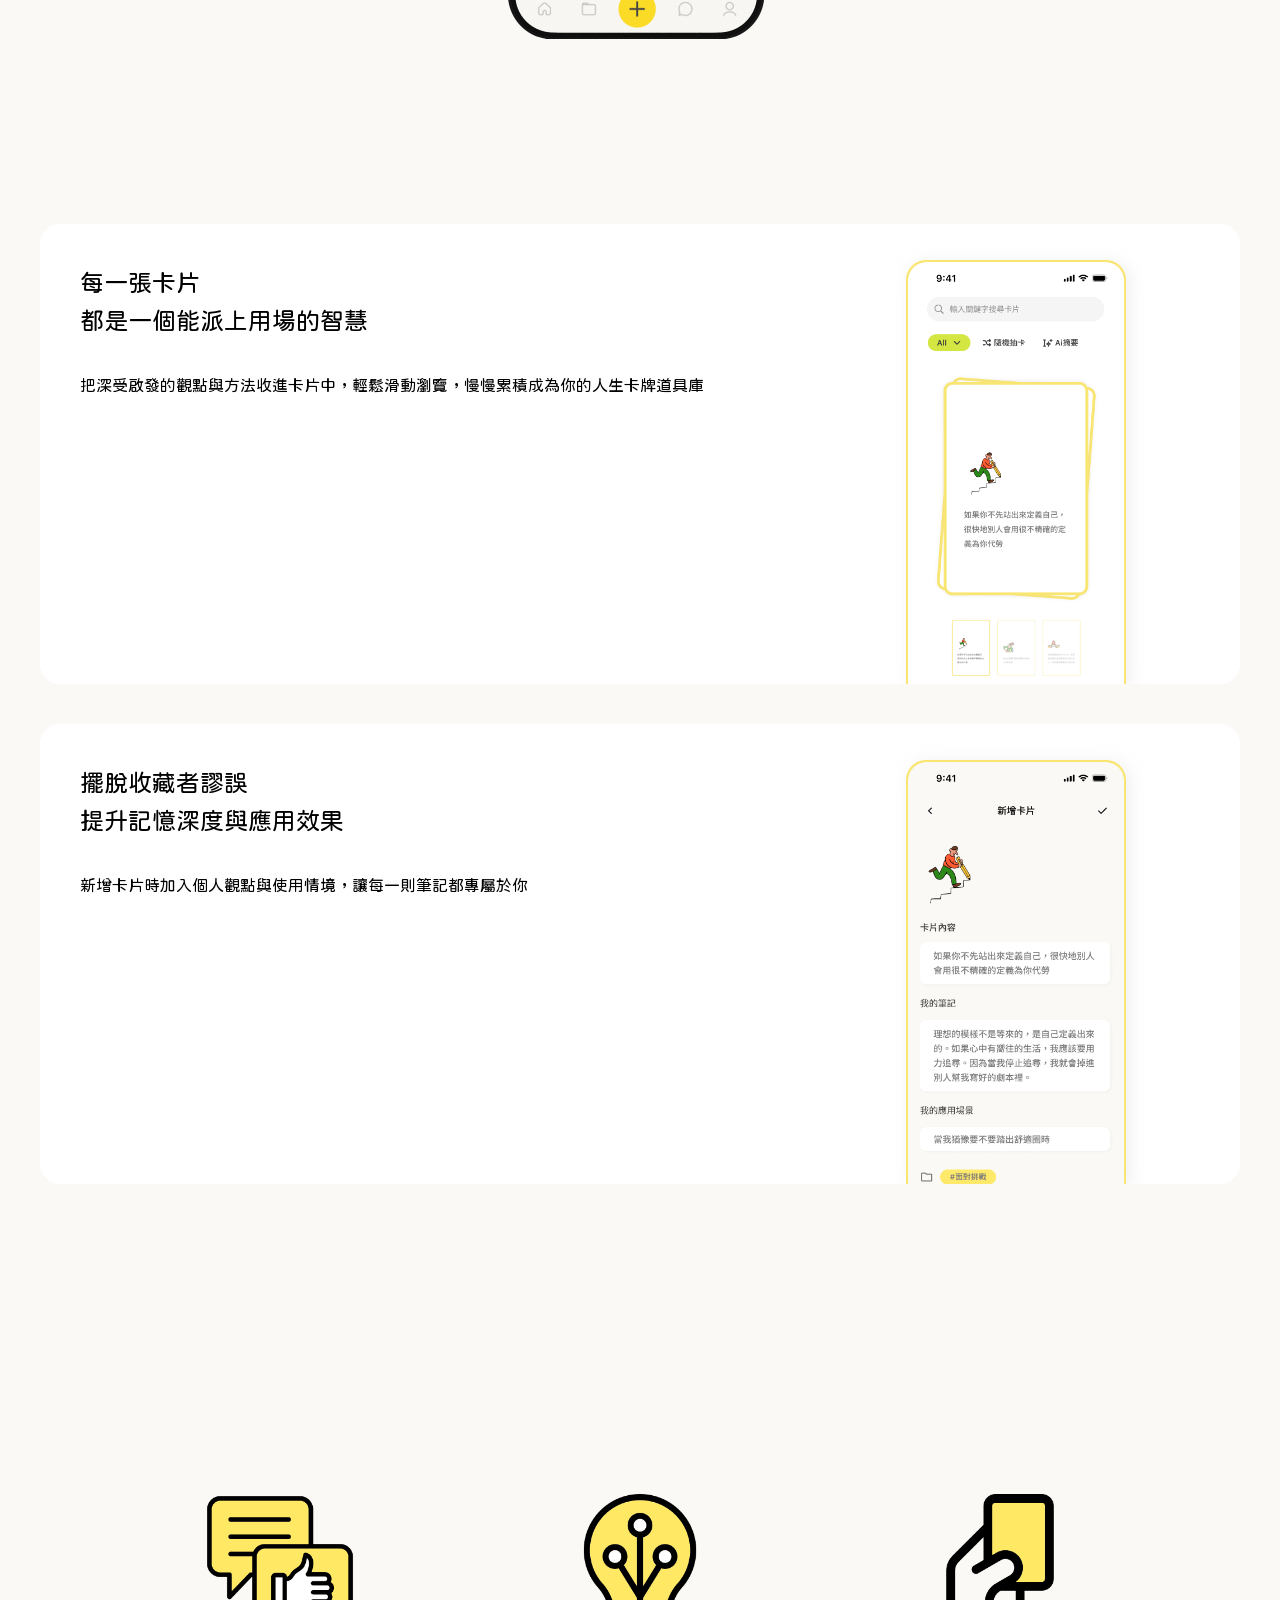
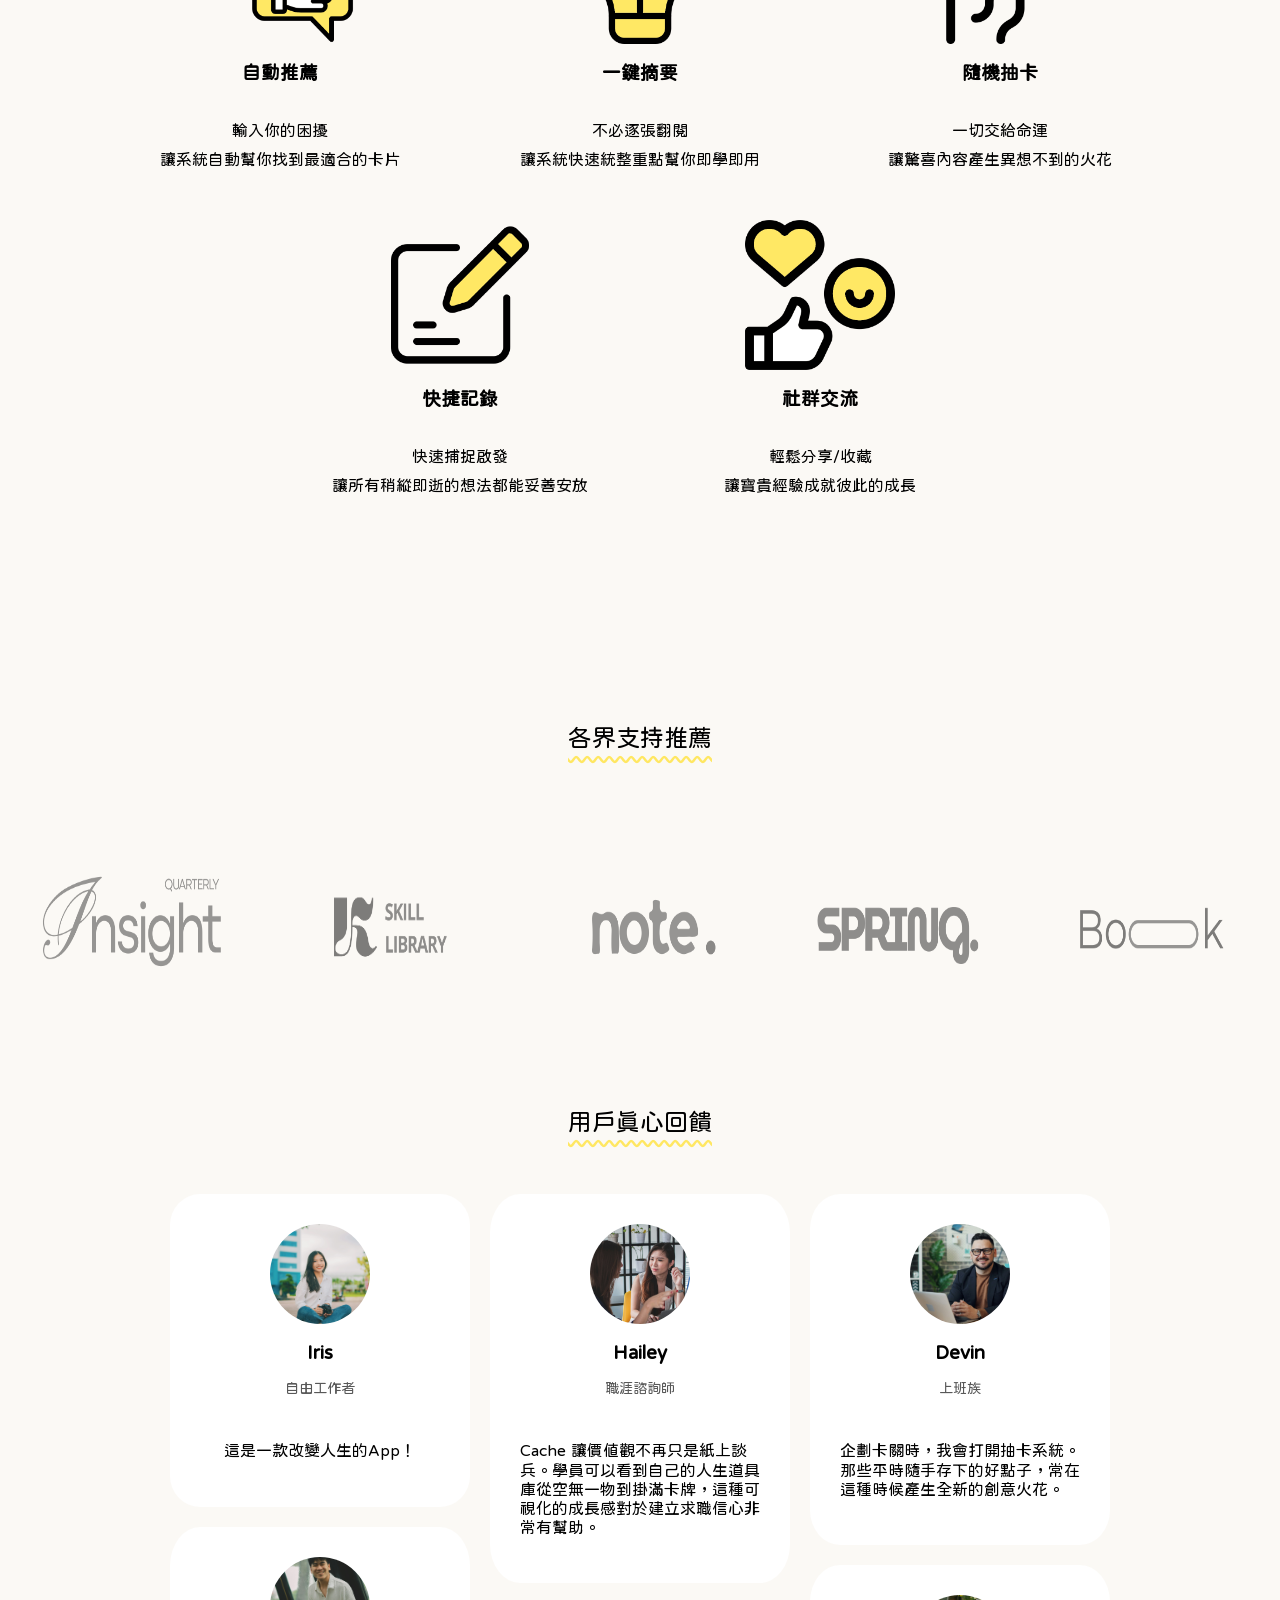
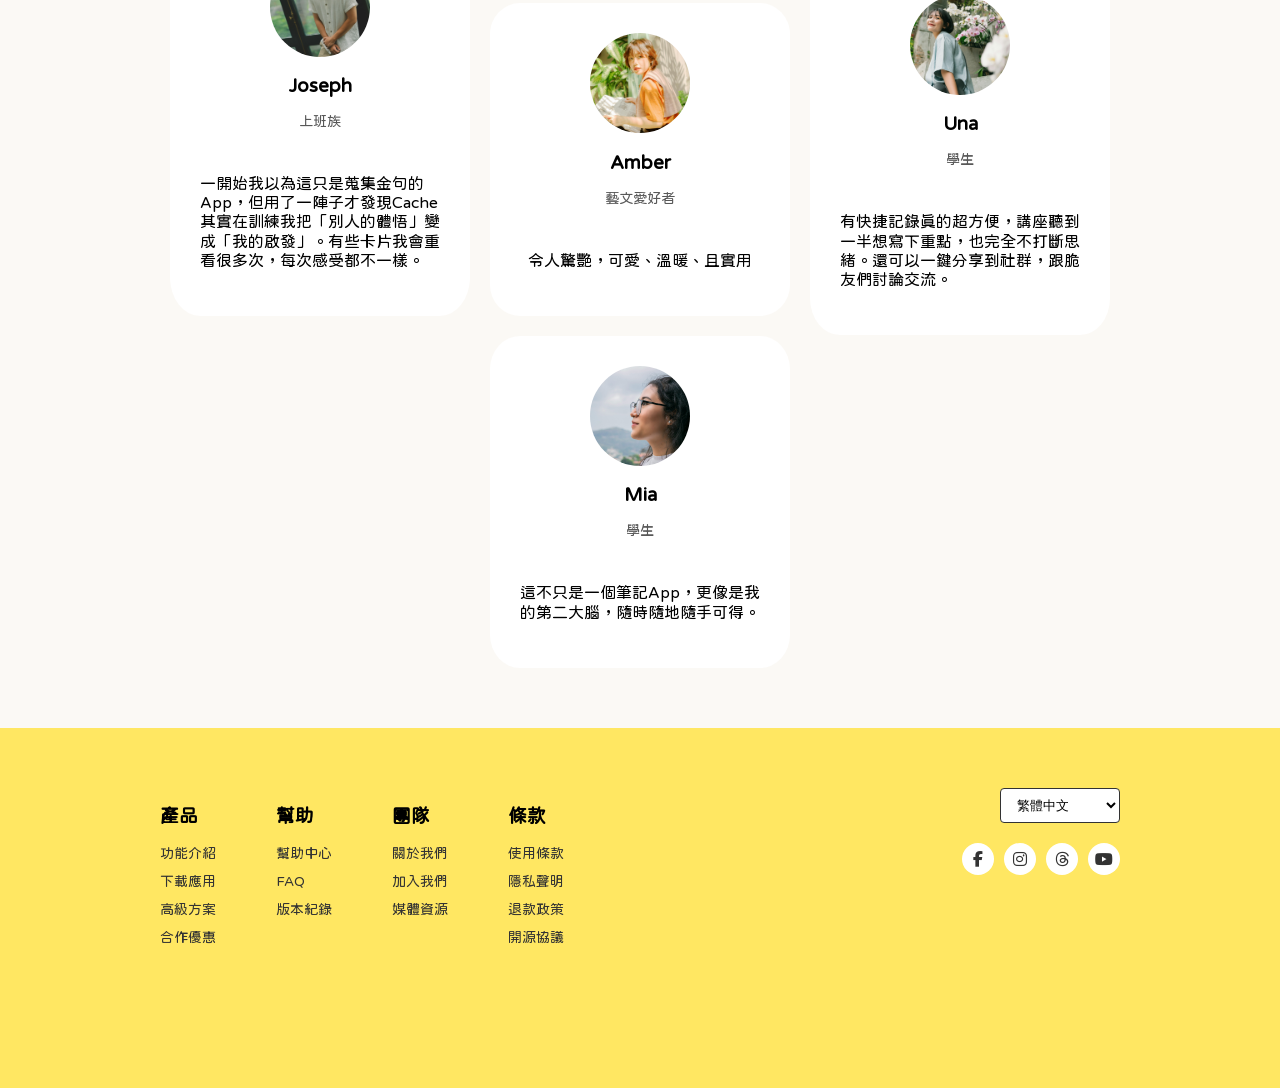
==== commit 0ae4ac64: "新增Hero區塊下載按鈕、新增Mockup文字" ====
--- a/index.html
+++ b/index.html
@@ -38,11 +38,19 @@
       <div class="download-btn">免費下載</div>
     </header>
     <!-- Hero -->
-    <section class="hero" >
+    <section class="hero">
       <div class="hero-content">
         <div class="hero-text">
           <h1>創建你的人生道具庫</h1>
           <p>讓啟發成為解方，並隨手可得</p>
+        </div>
+        <div class="hero-download">
+          <a href="https://apps.apple.com/tw/iphone/grouping/172362"
+            ><img src="images/app-store.png" alt="App Store 下載"
+          /></a>
+          <a href="https://play.google.com/store/games?hl=zh_TW&pli=1"
+            ><img src="images/google-play.png" alt="Google Play 下載"
+          /></a>
         </div>
       </div>
       <div class="halo halo-1"></div>
@@ -71,9 +79,17 @@
     </section>
     <!-- Mockup -->
     <section class="Mockup">
+    <div class="mockup-container">
+    <div class="mockup-side-text left-text">
+      <p>你是不是也有這種時候：<br>記下很多好句子、好想法，
+        <br>卻在真正需要時，一個都找不到？</p>
+    </div>
       <div class="hero-img">
         <img src="./images/Mockup_02.png" alt="" />
       </div>
+      <div class="mockup-side-text right-text">
+      <p>Cache幫你將每個被觸動的靈感，<br>變成隨時可用的收藏！</p>
+    </div>
     </section>
     <!-- Function -->
     <section class="function" id="function">
@@ -130,7 +146,7 @@
     </section>
     <!-- Recommend -->
     <section class="recommend" id="recommend">
-      <h1>感謝各界支持推薦</h1>
+      <h1>各界支持推薦</h1>
       <div class="logo-container">
         <a href=""
           ><img src="./images/partners-1.png" class="logo" alt="logo"
--- a/style/cacheweb.css
+++ b/style/cacheweb.css
@@ -123,6 +123,22 @@
   /* width: 800px; */
   height: auto;
   margin: auto;
+}
+
+.hero-download{
+  display: flex;
+  gap: 32px;
+  justify-content: center;
+  margin-top: 20px;
+}
+.hero-download img {
+  height: 48px;
+  width: auto;
+  transition: transform 0.2s;
+}
+
+.hero-download img:hover {
+  transform: translateY(-3px);
 }
 
 .hero-text {
@@ -226,8 +242,47 @@
 }
 .hero-img {
   width: 1000px;
+  z-index: 1;
   margin: auto;
 }
+
+.mockup-container {
+  position: relative;
+  max-width: 1200px;
+  margin: 0 auto;
+  display: flex;
+  align-items: center;
+  justify-content: center;
+  gap: 60px;
+}
+
+.mockup-side-text {
+  position: absolute;
+  width: 300px;
+  z-index: 2; 
+  padding: 20px 0;
+  opacity: 0;
+  transform: translateY(30px);
+  transition: all 2s cubic-bezier(0.4, 0, 0.2, 1);
+  font-size: 18px;
+  line-height: 120%;
+}
+
+.Mockup:hover .mockup-side-text {
+  opacity: 1;
+  transform: translateY(0);
+}
+
+.left-text { 
+  left: 50px;
+  top: 30%;
+  text-align: left; }
+
+.right-text { 
+  right: 50px;
+  bottom: 30%;
+  text-align: left; }
+
 /* Function */
 .function {
   padding: 100px 0;
@@ -577,28 +632,32 @@
 
   .cards-container {
     position: relative;
-    height: 350px;
-    padding: 0;
+    height: auto;
+    padding: 20px 0;
     display: flex;
-    justify-content: center;
+    flex-direction: column;
     align-items: center;
+    gap: 30px;
   }
 
 .card-3d {
-    position: absolute;
-    width: 200px;
-  }
-
-  .card-3d.left {
-    left: 15%;
-    transform: rotate(-10deg) translateY(20px);
-    z-index: 5;
+    position: relative;
+    width: 80%;
+    max-width: 300px;
+    left: auto;
+    right: auto;
+  }
+
+.card-3d.left {
+    align-self: flex-start;
+    margin-left: 5%;
+    transform: rotate(-2deg);
   }
 
   .card-3d.right {
-    right: 15%;
-    transform: rotate(10deg) translateY(120px);
-    z-index: 6;
+    align-self: flex-end;
+    margin-right: 5%;
+    transform: rotate(2deg);
   }
 
   .card-3d.left .card-inner,
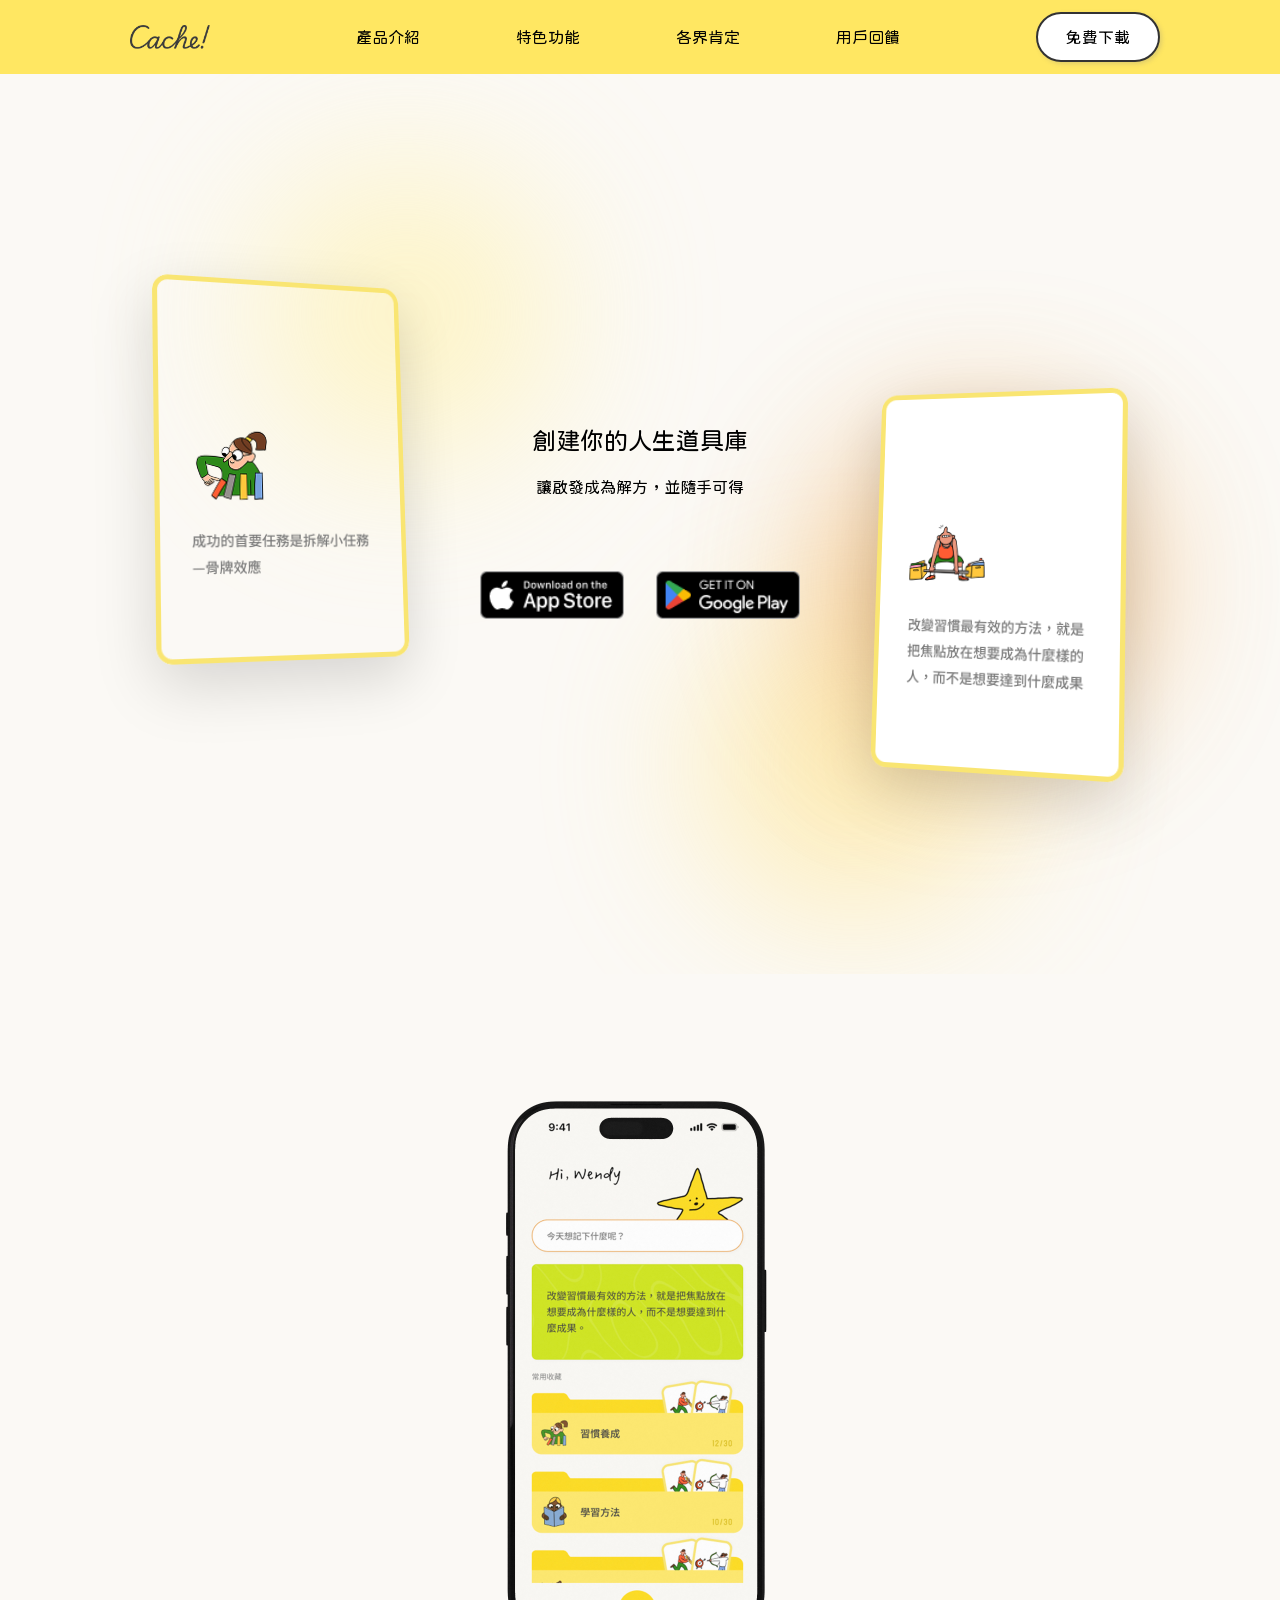
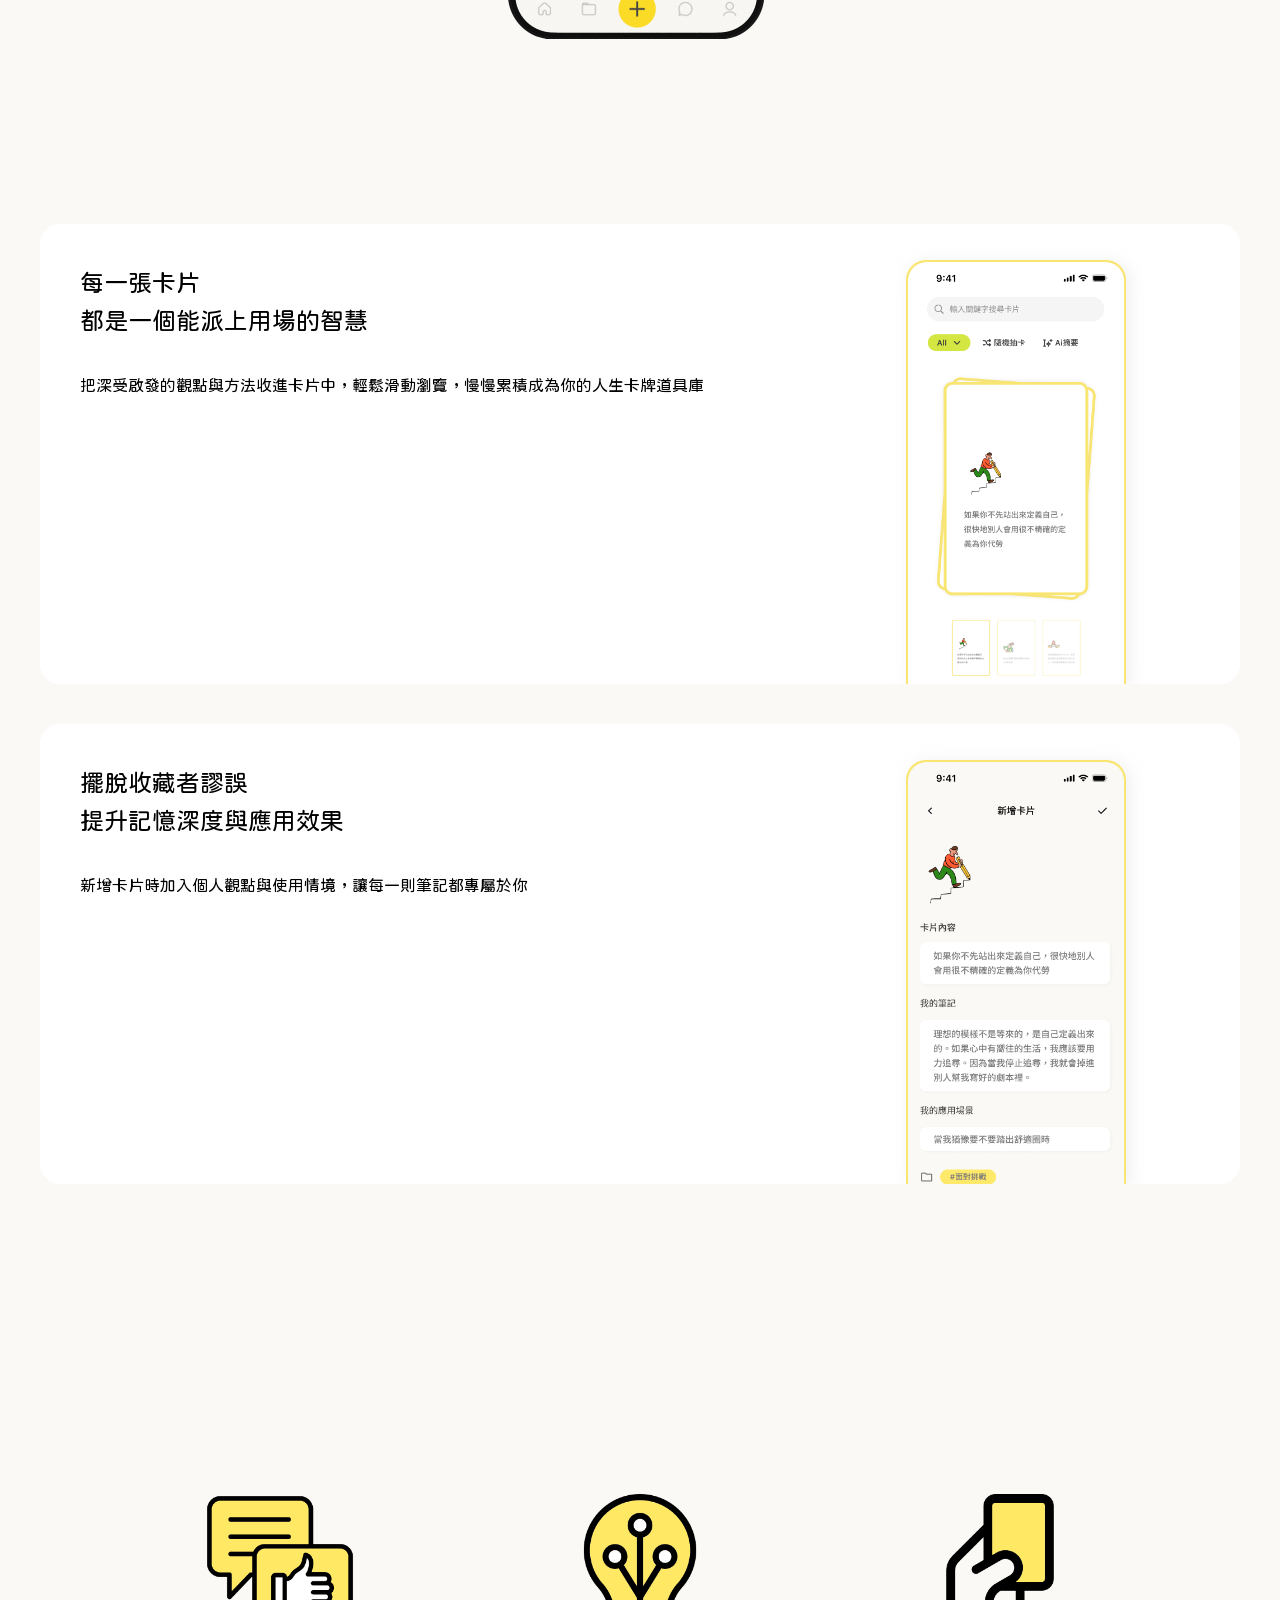
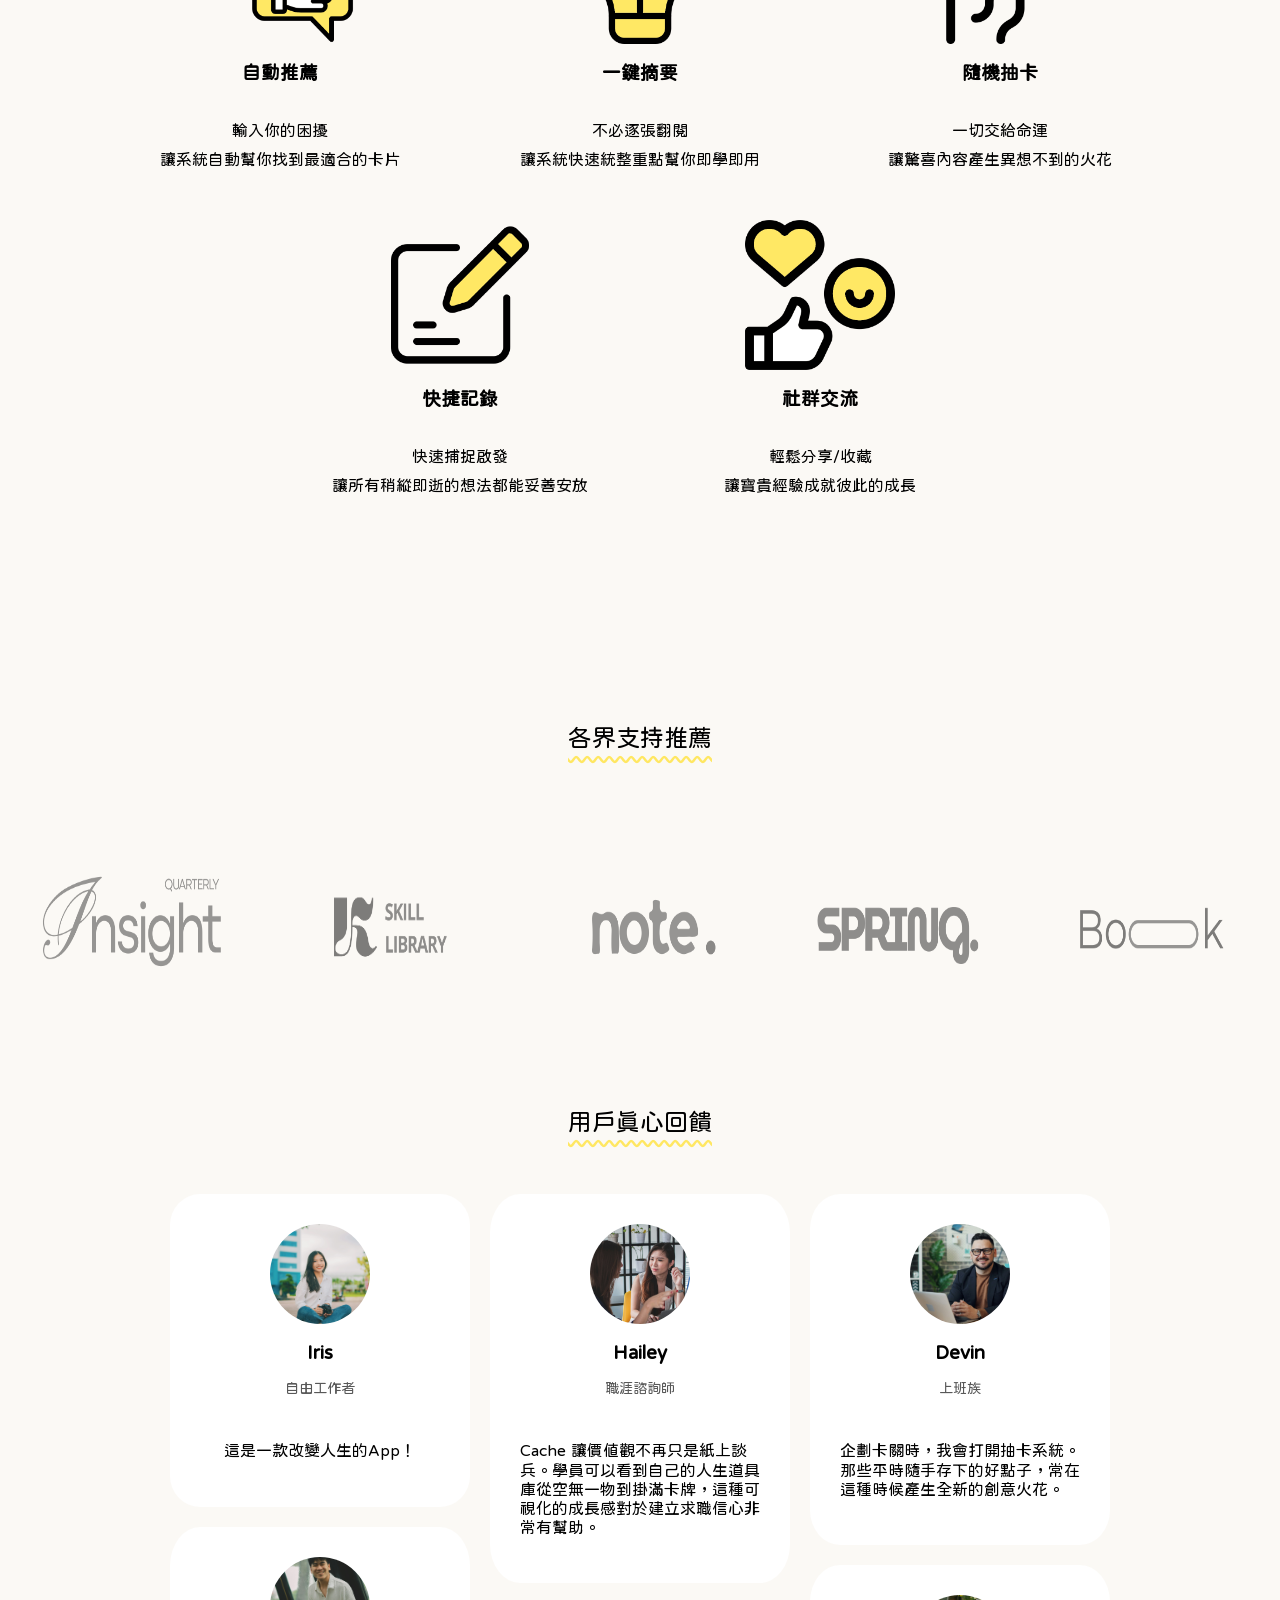
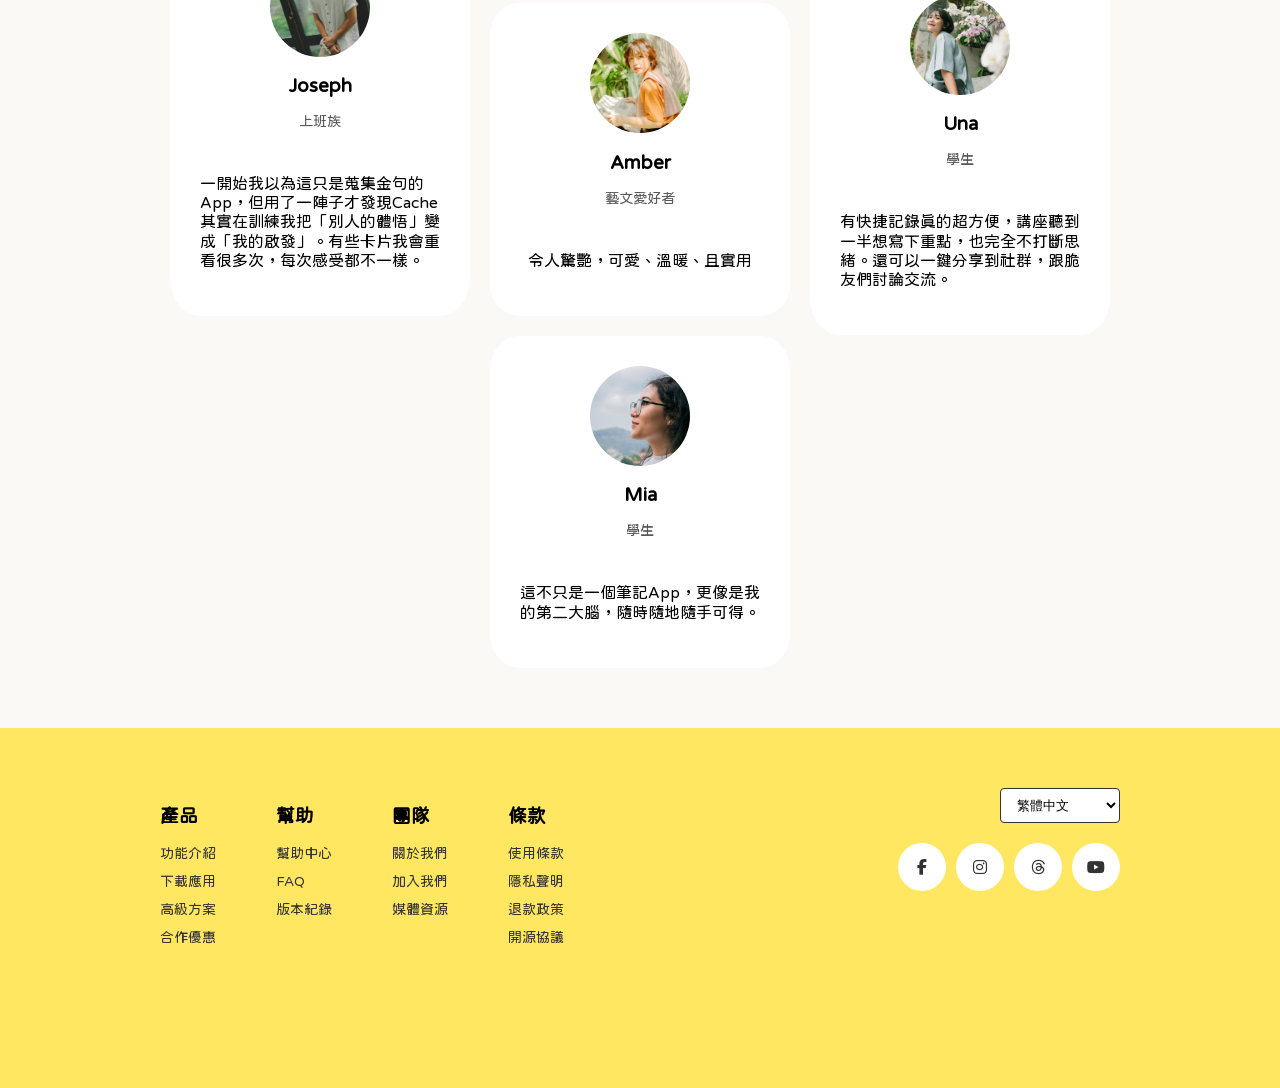
==== commit bda69a00: "免費下載按鈕新增連結、放大社群追蹤按鈕" ====
--- a/index.html
+++ b/index.html
@@ -9,7 +9,6 @@
       href="https://cdnjs.cloudflare.com/ajax/libs/font-awesome/6.7.0/css/all.min.css"
     />
     <link rel="stylesheet" href="style/cacheweb.css" />
-
     <link rel="icon" href="images/favicon.ico" />
   </head>
   <body>
@@ -35,7 +34,7 @@
           <li><a href="#feedbacks">用戶回饋</a></li>
         </ul>
       </nav>
-      <div class="download-btn">免費下載</div>
+      <div class="download-btn"><a href="">免費下載</a></div>
     </header>
     <!-- Hero -->
     <section class="hero">
@@ -258,7 +257,7 @@
       </div>
     </section>
     <!-- CTA -->
-    <section class="cta"></section>
+    <!-- <section class="cta"></section> -->
     <!-- Footer -->
     <footer class="footer">
       <div class="footer-container">
--- a/style/cacheweb.css
+++ b/style/cacheweb.css
@@ -24,6 +24,17 @@
 h2 {
   font-weight: normal;
   margin: 0;
+}
+
+
+a, a:visited {
+  color: #000000;
+  text-decoration: none;
+  transition: color 0.3s ease;
+}
+
+a:hover {
+  color: #000000;
 }
 
 /* Global Styles */
@@ -514,8 +525,8 @@
 }
 
 .icon {
-  width: 32px;
-  height: 32px;
+  width: 48px;
+  height: 48px;
   border-radius: 50%;
   background-color: #ffffff;
   display: flex;
@@ -638,8 +649,9 @@
     flex-direction: column;
     align-items: center;
     gap: 30px;
-  }
-
+    display: none;
+  }
+/* 
 .card-3d {
     position: relative;
     width: 80%;
@@ -663,7 +675,7 @@
   .card-3d.left .card-inner,
   .card-3d.right .card-inner {
     transform: none !important;
-  }
+  } */
 
   .halo {
     z-index: 0;
@@ -770,7 +782,7 @@
   }
 
   .logo-container a {
-    width: 100px;
+    width: 120px;
     height: 60px;
     overflow: hidden;
     display: flex;
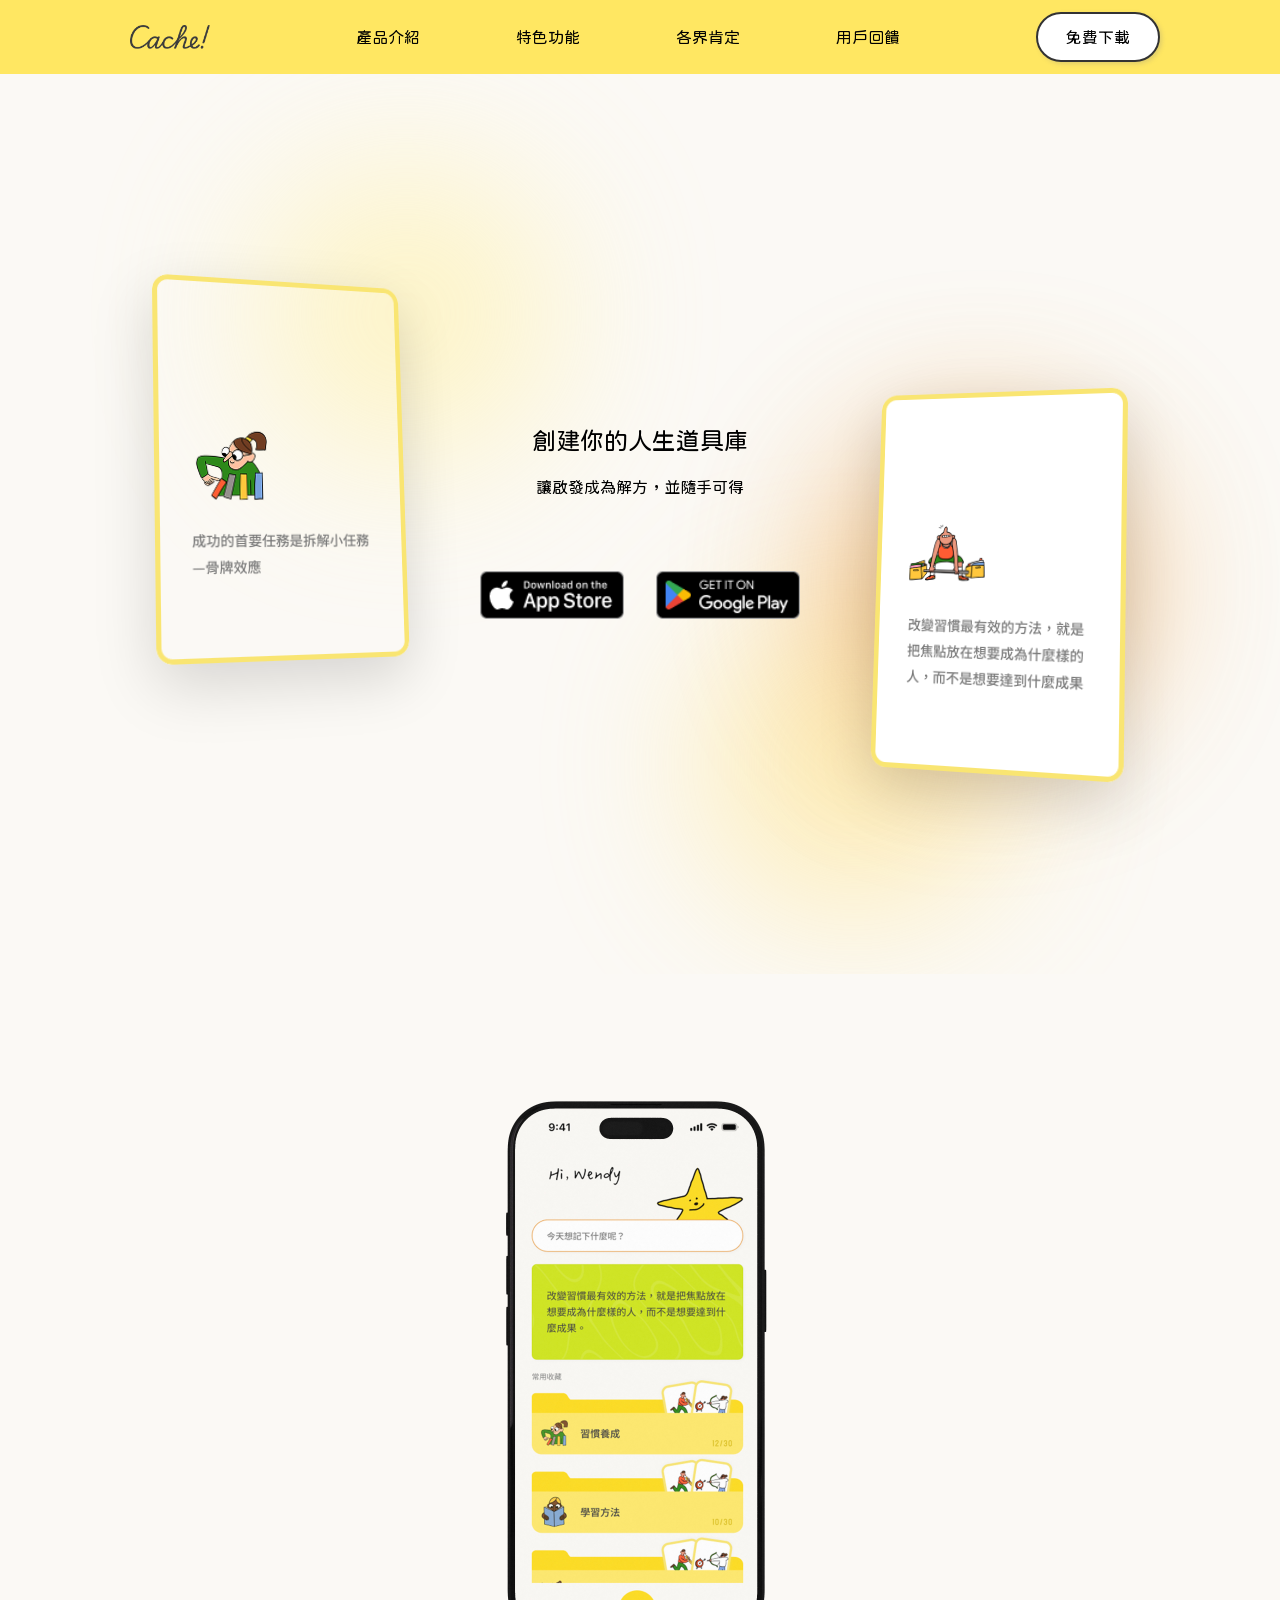
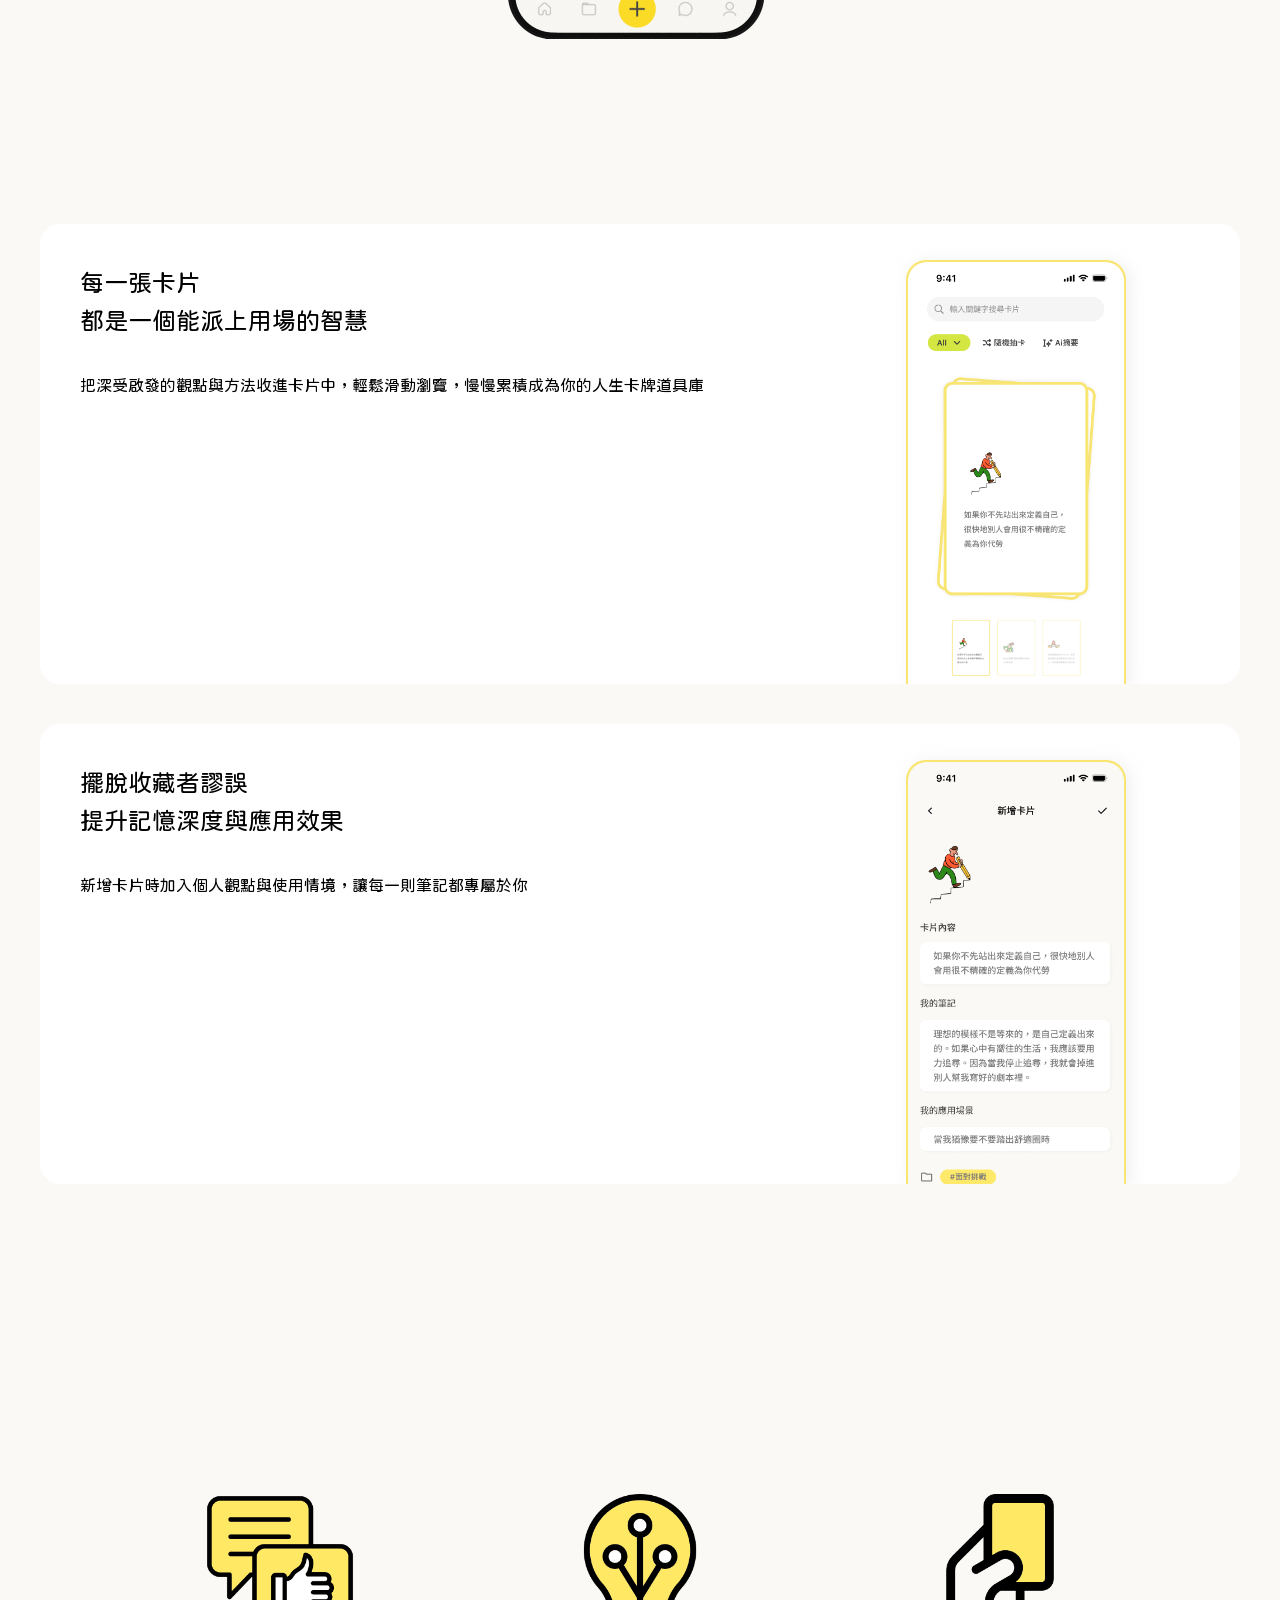
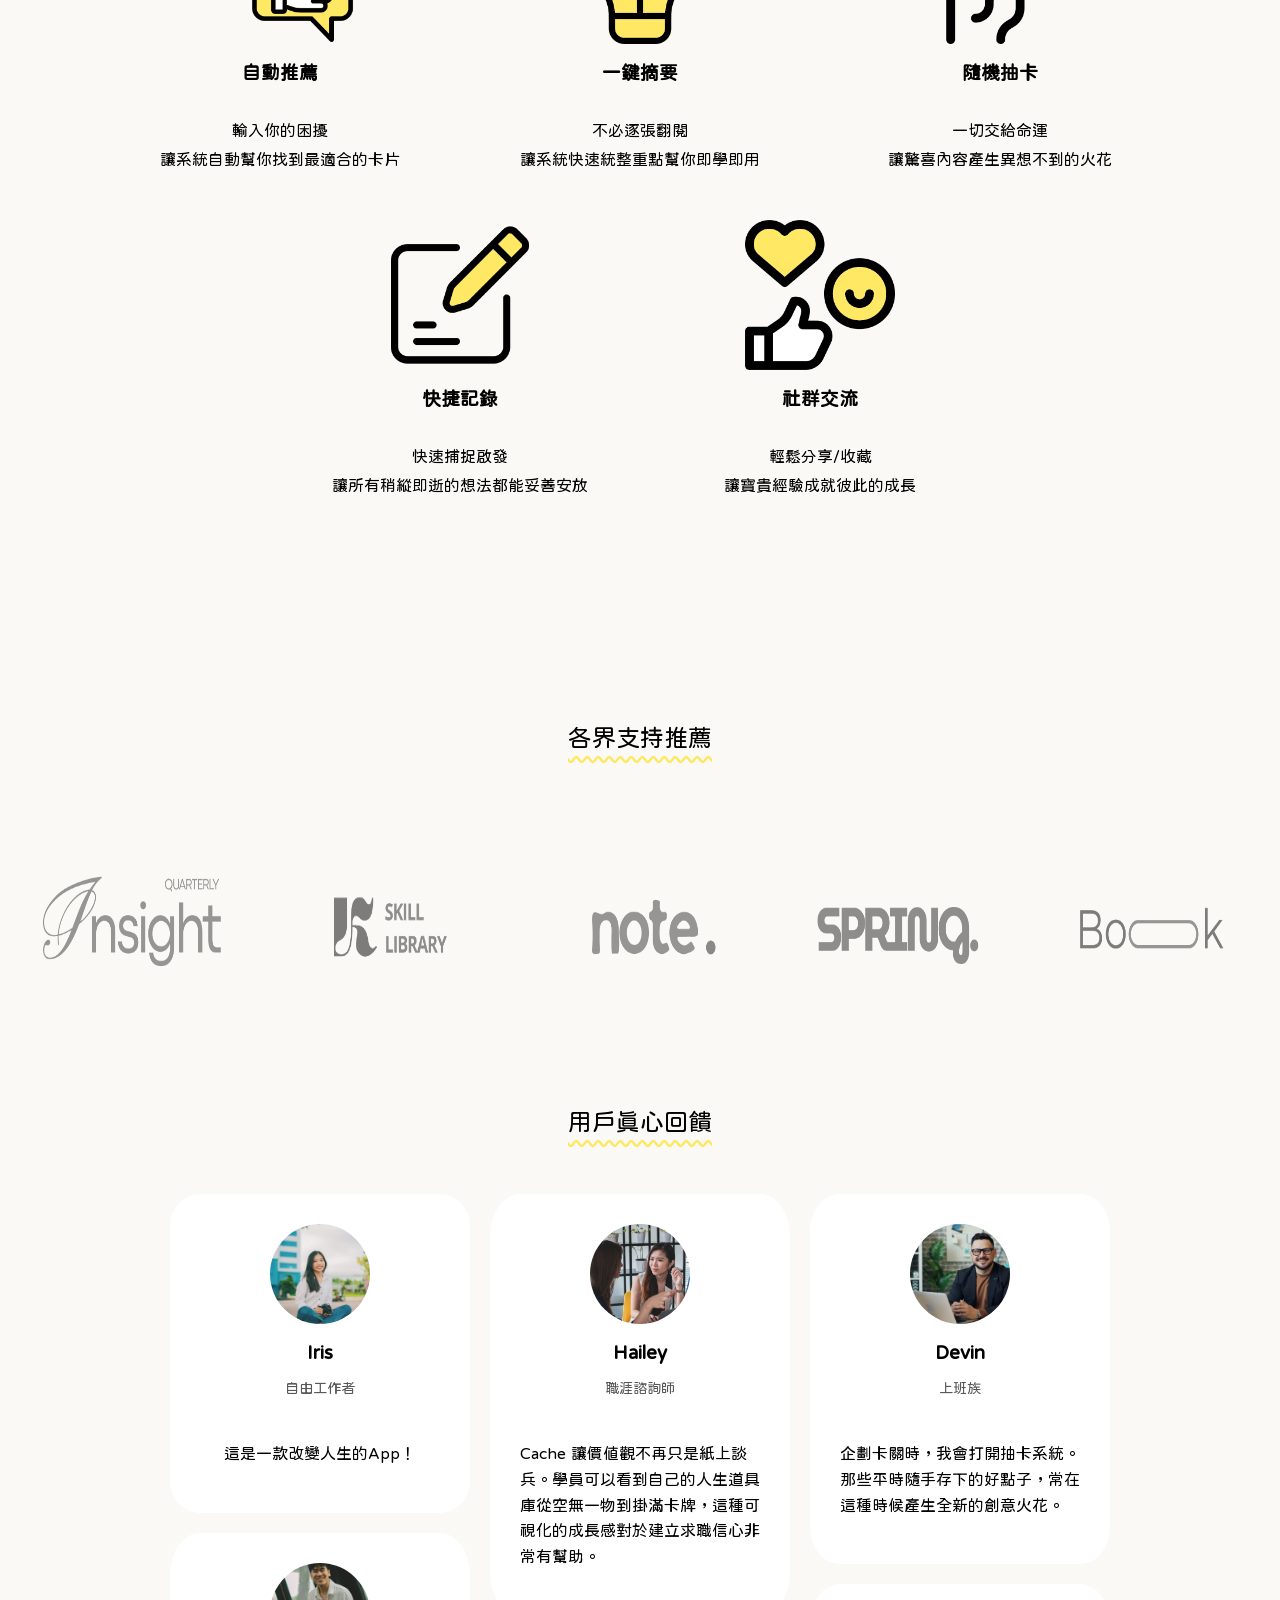
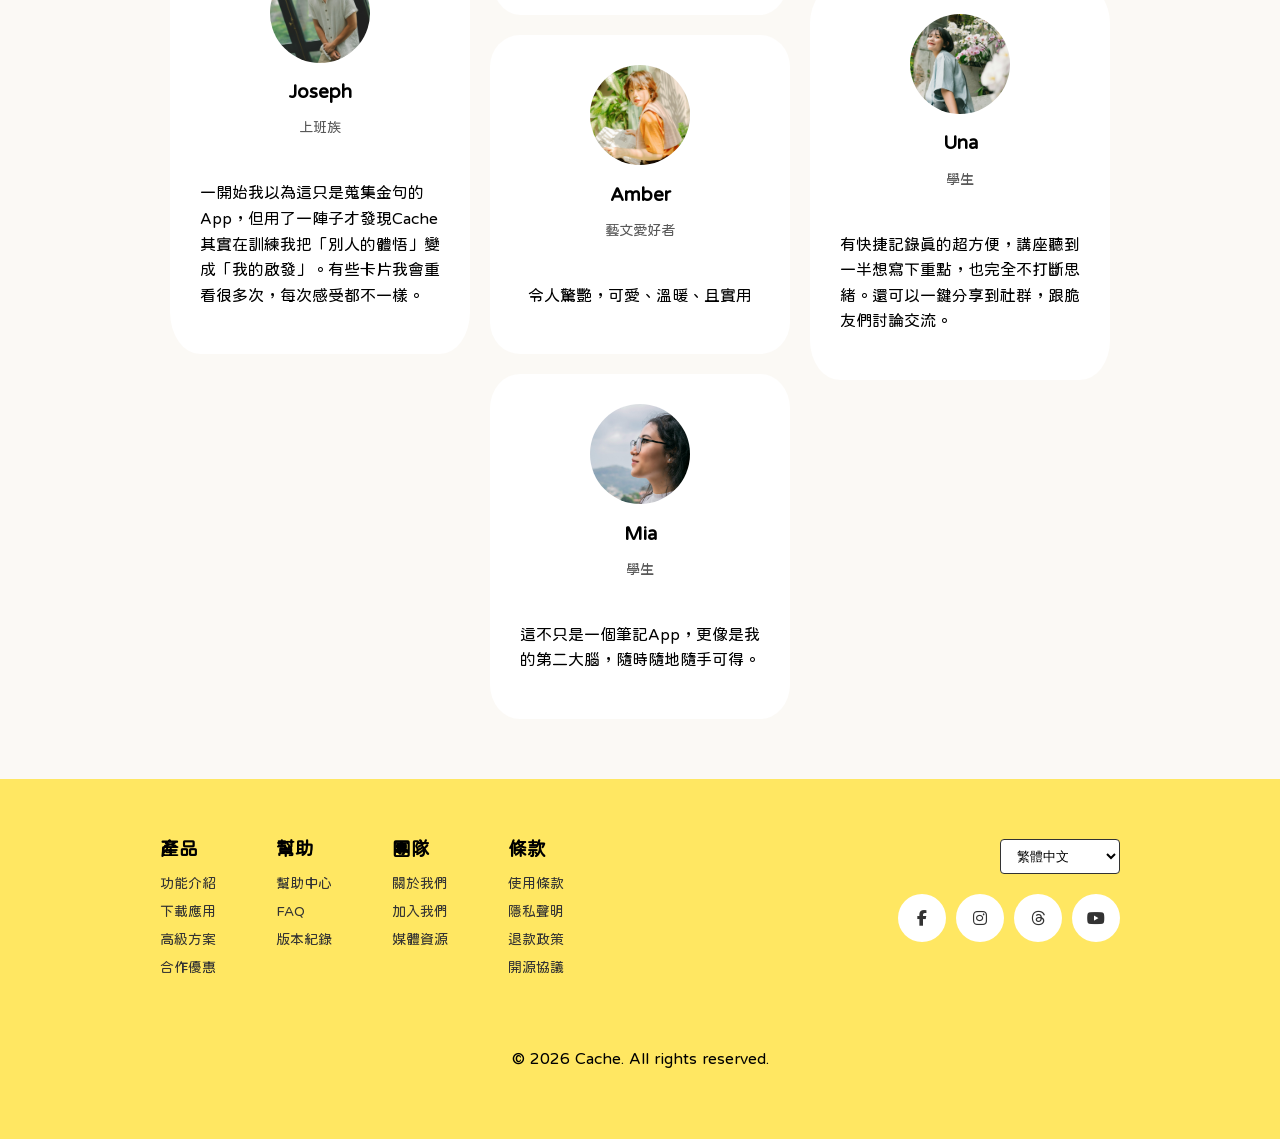
==== commit 8cf9fe12: "Footer 排版更新" ====
--- a/index.html
+++ b/index.html
@@ -320,6 +320,9 @@
           </div>
         </div>
       </div>
+      <div class="copyright">
+        © 2026 Cache. All rights reserved.
+      </div>
     </footer>
   </body>
 </html>
--- a/style/cacheweb.css
+++ b/style/cacheweb.css
@@ -26,8 +26,8 @@
   margin: 0;
 }
 
-
-a, a:visited {
+a,
+a:visited {
   color: #000000;
   text-decoration: none;
   transition: color 0.3s ease;
@@ -107,9 +107,9 @@
   display: none;
 }
 
-  .close-icon {
-    display: none;
-  }
+.close-icon {
+  display: none;
+}
 
 /* Hero */
 .hero {
@@ -136,7 +136,7 @@
   margin: auto;
 }
 
-.hero-download{
+.hero-download {
   display: flex;
   gap: 32px;
   justify-content: center;
@@ -253,7 +253,7 @@
 }
 .hero-img {
   width: 1000px;
-  z-index: 1;
+  z-index: 12;
   margin: auto;
 }
 
@@ -270,7 +270,7 @@
 .mockup-side-text {
   position: absolute;
   width: 300px;
-  z-index: 2; 
+  z-index: 15;
   padding: 20px 0;
   opacity: 0;
   transform: translateY(30px);
@@ -284,15 +284,17 @@
   transform: translateY(0);
 }
 
-.left-text { 
+.left-text {
   left: 50px;
   top: 30%;
-  text-align: left; }
-
-.right-text { 
+  text-align: left;
+}
+
+.right-text {
   right: 50px;
   bottom: 30%;
-  text-align: left; }
+  text-align: left;
+}
 
 /* Function */
 .function {
@@ -458,7 +460,7 @@
   text-align: center;
 }
 .card-body p {
-  line-height: 120%;
+  line-height: 160%;
   text-align: start;
 }
 
@@ -468,11 +470,13 @@
   height: 360px;
   background-color: #ffe762;
 }
-
+.footer-column h3{
+  margin: 0;
+}
 .footer-column ul {
   list-style: none;
   padding: 0;
-  margin: 0;
+  margin top: 30px;
 }
 
 .footer-column li {
@@ -501,6 +505,7 @@
 .footer-links {
   display: flex;
   gap: 60px;
+  justify-content: flex-start;
 }
 
 .footer-actions {
@@ -540,7 +545,9 @@
 .icon:hover {
   transform: scale(1.1);
 }
-
+.copyright {
+  text-align: center;
+}
 /* 手機版 */
 @media screen and (max-width: 500px) {
   /* Header 手機 */
@@ -572,7 +579,7 @@
     right: 20px;
     font-size: 32px;
     cursor: pointer;
-    z-index: 1001;
+    z-index: 120;
   }
 
   #menu-control:checked ~ .navbar {
@@ -594,7 +601,7 @@
     width: 100%;
     height: 100vh;
     background-color: #ffe762;
-    z-index: 999;
+    z-index: 100;
     transition: 0.5s;
     display: flex;
     justify-content: center;
@@ -607,11 +614,10 @@
     align-items: center;
     padding: 0;
     width: 80%;
-
   }
 
   .navbar ul > li {
-    border-bottom: solid 1px rgba(0,0,0,0.1);
+    border-bottom: solid 1px rgba(0, 0, 0, 0.1);
     text-align: center;
     width: 100%;
   }
@@ -636,7 +642,7 @@
     gap: 20px;
     margin-bottom: 40px;
   }
-  
+
   .hero-text h1 {
     font-size: 28px;
   }
@@ -651,7 +657,7 @@
     gap: 30px;
     display: none;
   }
-/* 
+  /* 
 .card-3d {
     position: relative;
     width: 80%;
@@ -697,8 +703,6 @@
     top: 80%;
     left: -20%;
   }
-
-
 
   /* Function 手機 */
   .function {
@@ -819,13 +823,10 @@
     margin-right: 15px;
   }
 
-  .footer-container {
-    max-width: 500px;
-  }
-
   .feedbacks h1 {
     font-size: 20px;
   }
+
   /* Footer */
   .footer {
     height: auto;
@@ -833,6 +834,7 @@
   }
 
   .footer-container {
+    max-width: 500px;
     flex-direction: column;
     gap: 40px;
     align-items: flex-start;
@@ -851,6 +853,7 @@
     align-items: flex-start;
     width: 100%;
   }
+
   /* Mockup 暫時關閉 */
   .Mockup {
     display: none;
